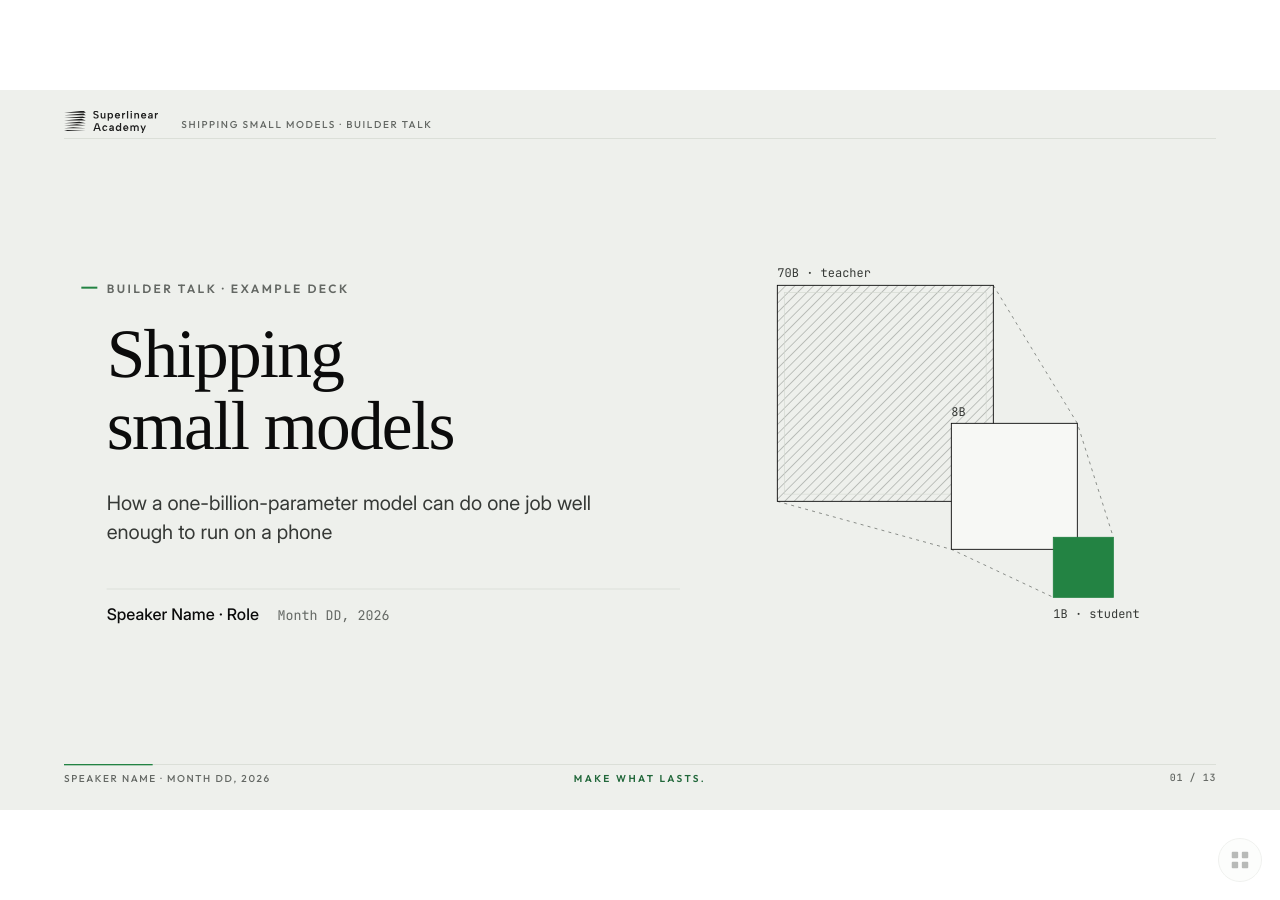
==== examples/shipping_small_models/index.html @ 3c1d41b1 "Add example canvas deck with one slide per layout, screenshots and contact sheet Co-Authored-By: Cla" ====
<!doctype html>
<html lang="en">
<head>
<meta charset="utf-8">
<meta name="viewport" content="width=device-width, initial-scale=1">
<title>Shipping small models · Superlinear Academy example deck</title>
<link rel="icon" href="../../skills/superlinear-brand/theme/logos/favicon.svg" type="image/svg+xml">
<link rel="stylesheet" href="vendor/reveal/reset.css">
<link rel="stylesheet" href="vendor/reveal/reveal.css">
<!-- presentation-skill scaffold stylesheet (engine layout + motion vocabulary) -->
<link rel="stylesheet" href="css/deck.css">
<!-- the brand theme. In your own deck copy theme/ to brand/ and point these at brand/ -->
<link rel="stylesheet" href="../../skills/superlinear-brand/theme/tokens.css">
<link rel="stylesheet" href="../../skills/superlinear-brand/theme/layouts.css">
<link rel="stylesheet" href="../../skills/superlinear-brand/theme/canvas.css">
</head>
<body>
<!-- Reveal carries navigation, fragments, notes and speaker view. Sections are generated by js/engine.js. -->
<div class="reveal"><div class="slides"></div></div>

<div id="stage">
<div id="viewport"><div id="world">
<!-- FRAMES:BEGIN (hand-written in this example; a scaffolded deck generates this block with tools/build_index.py) -->

<!-- 01 Cover -->
<div class="frame" id="cover">
  <div class="sa-pad sa-cover">
    <div class="text">
      <div class="sa-kicker rise" data-in="cover.0">Builder talk · Example deck</div>
      <h1 class="sa-display sa-h1 rise" data-in="cover.0" data-max-lines="2" style="transition-delay:.15s">Shipping small models</h1>
      <p class="sa-lede rise" data-in="cover.0" data-max-lines="3" style="transition-delay:.35s">How a one-billion-parameter model can do one job well enough to run on a phone</p>
      <div class="byline rise" data-in="cover.0" style="transition-delay:.55s"><span class="who">Speaker Name · Role</span><span class="when">Month DD, 2026</span></div>
    </div>
    <div class="art rise" data-in="cover.0" style="transition-delay:.4s">
      <svg viewBox="0 0 700 640" aria-hidden="true">
        <defs><pattern id="cv-hatch" width="11" height="11" patternUnits="userSpaceOnUse" patternTransform="rotate(45)"><line x1="0" y1="0" x2="0" y2="11" stroke="#646864" stroke-width="1.2"/></pattern></defs>
        <g fill="none" stroke="#0b0b0b" stroke-width="1.5">
          <path d="M400 40 L540 270 L600 460 M40 400 L330 480 L500 560" stroke="#646864" stroke-dasharray="5 7" stroke-width="1.2"/>
          <rect x="40" y="40" width="360" height="360" fill="url(#cv-hatch)"/>
          <rect x="52" y="52" width="336" height="336" stroke="#d3d7d0" stroke-width="1"/>
          <rect x="330" y="270" width="210" height="210" fill="#f7f8f5"/>
          <rect x="500" y="460" width="100" height="100" fill="#238343" stroke="#238343"/>
        </g>
        <g font-family="JetBrains Mono" font-size="20" fill="#363936">
          <text x="40" y="26">70B · teacher</text>
          <text x="330" y="258">8B</text>
          <text x="500" y="594">1B · student</text>
        </g>
      </svg>
    </div>
  </div>
</div>

<!-- 02 Section opener -->
<div class="frame" id="part1">
  <div class="sa-pad sa-section">
    <div class="sa-numeral" aria-hidden="true">I</div>
    <div class="sa-kicker rise" data-in="part1.0">Part I</div>
    <h2 class="sa-display sa-h1 rise" data-in="part1.0" data-max-lines="2" style="transition-delay:.15s">Why the small model wins the job</h2>
    <p class="sa-lede rise" data-in="part1.0" data-max-lines="2" style="transition-delay:.35s">Latency, cost and privacy are product features. Model size decides all three.</p>
    <div class="marker rise" data-in="part1.0" style="transition-delay:.5s"></div>
  </div>
</div>

<!-- 03 One-claim headline -->
<div class="frame" id="claim">
  <div class="sa-pad sa-claim">
    <div class="sa-kicker">The claim</div>
    <h2 class="sa-display sa-h1 rise" data-in="claim.0" data-max-lines="3">A model that runs where the user is beats a better one that <span class="sa-em">waits on a network</span></h2>
    <div class="support rise" data-in="claim.1">
      <p class="sa-lede" data-max-lines="2">Users judge the answer they get in the moment, not the benchmark score behind it.</p>
      <span class="sa-source">Illustrative example</span>
    </div>
  </div>
</div>

<!-- 04 Two-column compare -->
<div class="frame" id="compare">
  <div class="sa-pad sa-compare">
    <div class="sa-kicker">Two ways to ship the same feature</div>
    <div class="cols">
      <div class="sa-card keep rise" data-in="compare.0">
        <div class="sa-tag">Small and specialised</div>
        <div class="name">On the device</div>
        <p class="sa-read">One narrow task, answered in 40 ms</p>
        <div class="sa-small">No network round trip, no per-call bill, data stays local</div>
      </div>
      <div class="sa-card drop rise" data-in="compare.1">
        <div class="sa-tag">Large and general</div>
        <div class="name">In the cloud</div>
        <p class="sa-read">Every request crosses the network and waits in a queue</p>
        <div class="sa-small">Billed per token; quality you pay for but do not use</div>
      </div>
    </div>
    <p class="sa-display conclusion rise" data-in="compare.2" data-max-lines="1">Start from the task, not from the leaderboard.</p>
  </div>
</div>

<!-- 05 Numbered steps -->
<div class="frame" id="recipe">
  <div class="sa-pad sa-steps">
    <div class="head">
      <div class="sa-kicker">The recipe</div>
      <h2 class="sa-display sa-h2" data-max-lines="4">Four steps from a large teacher to a small student</h2>
    </div>
    <ol>
      <li class="now rise" data-in="recipe.0"><span class="n">01</span><span class="t">Write the eval first</span><span class="d">A hundred real inputs with the answers you would accept</span></li>
      <li class="rise" data-in="recipe.1"><span class="n">02</span><span class="t">Collect the teacher’s answers</span><span class="d">Run the large model on thousands of task inputs</span></li>
      <li class="rise" data-in="recipe.2"><span class="n">03</span><span class="t">Distil into the student</span><span class="d">Fine-tune the small model on those answers</span></li>
      <li class="rise" data-in="recipe.3"><span class="n">04</span><span class="t">Quantise, then measure again</span><span class="d">Same eval, on the target device</span></li>
    </ol>
  </div>
</div>

<!-- 06 Big-number stat -->
<div class="frame" id="latency">
  <div class="sa-pad sa-stat">
    <div class="big rise" data-in="latency.0"><span class="counter" data-count="latency.0" data-from="0" data-to="40">40</span><span class="unit">ms</span></div>
    <div class="side rise" data-in="latency.1">
      <div class="sa-kicker no-rule">Median response time on a phone</div>
      <h2 class="sa-display sa-h3" data-max-lines="3">Fast enough that the answer feels like part of the interface</h2>
      <p class="sa-lede">A network call to a hosted model adds a few hundred milliseconds before the first token.</p>
      <div class="sa-source">Illustrative figure for this example deck</div>
    </div>
  </div>
</div>

<!-- 07 Chart with inline SVG -->
<div class="frame" id="accuracy">
  <div class="sa-pad sa-chart">
    <div>
      <div class="sa-kicker">Task accuracy by model size</div>
      <h2 class="sa-display sa-h2" style="margin-top:22px" data-max-lines="1">Accuracy held while the model shrank 70×</h2>
    </div>
    <div class="plot">
      <svg viewBox="0 0 1600 560" preserveAspectRatio="xMinYMid meet" role="img" aria-label="Bar chart: task accuracy 91.2% for the 70B teacher, 89.6% for 8B, 88.4% for the 1B distilled student">
        <g class="grid-g">
          <line class="grid" x1="170" y1="80" x2="1600" y2="80"/><line class="grid" x1="170" y1="180" x2="1600" y2="180"/>
          <line class="grid" x1="170" y1="280" x2="1600" y2="280"/><line class="grid" x1="170" y1="380" x2="1600" y2="380"/>
          <text x="150" y="87" text-anchor="end">100%</text><text x="150" y="187" text-anchor="end">75%</text>
          <text x="150" y="287" text-anchor="end">50%</text><text x="150" y="387" text-anchor="end">25%</text>
        </g>
        <g class="rise" data-in="accuracy.0">
          <rect class="bar" x="230" y="115.2" width="220" height="364.8"/>
          <text class="value" x="340" y="98" text-anchor="middle">91.2</text>
          <rect class="bar" x="620" y="121.6" width="220" height="358.4"/>
          <text class="value" x="730" y="104" text-anchor="middle">89.6</text>
          <rect class="bar hi" x="1010" y="126.4" width="220" height="353.6"/>
          <text class="value hi" x="1120" y="109" text-anchor="middle">88.4</text>
        </g>
        <line class="axis" x1="170" y1="480" x2="1600" y2="480"/>
        <text class="cat" x="340" y="522" text-anchor="middle">70B · teacher</text>
        <text class="cat" x="730" y="522" text-anchor="middle">8B</text>
        <text class="cat" x="1120" y="522" text-anchor="middle">1B · distilled student</text>
        <g class="rise" data-in="accuracy.1">
          <path class="callout-line" d="M1270 220 L1236 160"/>
          <text class="callout" x="1280" y="250">−2.8 points</text>
          <text class="callout" x="1280" y="290">for 70× fewer parameters</text>
        </g>
      </svg>
    </div>
    <div class="sa-source">Illustrative values · Every data slide carries a source line from its first step</div>
  </div>
</div>

<!-- 08 Quote -->
<div class="frame" id="rule">
  <div class="sa-pad sa-quote">
    <div class="sa-kicker" style="margin-bottom:40px">A working rule</div>
    <blockquote class="rise" data-in="rule.0">
      <div class="q" data-max-lines="3">Pick the smallest model that passes your eval, then stop shopping.</div>
      <div class="who">Rule of thumb<span class="sa-source">Used throughout this example deck</span></div>
    </blockquote>
    <p class="sa-lede gloss rise" data-in="rule.1" data-max-lines="2">The eval is the contract. A bigger model that also passes it adds cost, not value.</p>
  </div>
</div>

<!-- 09 Image / plate with caption -->
<div class="frame" id="distil">
  <div class="sa-pad sa-figure">
    <figure class="rise" data-in="distil.0">
      <div class="sa-frame">
        <svg viewBox="0 0 840 540" width="840" height="540" aria-hidden="true">
          <defs>
            <pattern id="pl-fine" width="7" height="7" patternUnits="userSpaceOnUse" patternTransform="rotate(-35)"><line x1="0" y1="0" x2="0" y2="7" stroke="#0b0b0b" stroke-width="1"/></pattern>
            <pattern id="pl-wide" width="12" height="12" patternUnits="userSpaceOnUse" patternTransform="rotate(-35)"><line x1="0" y1="0" x2="0" y2="12" stroke="#363936" stroke-width=".9"/></pattern>
            <clipPath id="pl-flask"><path d="M380 250 L380 330 L280 480 Q272 500 292 506 L548 506 Q568 500 560 480 L460 330 L460 250 Z"/></clipPath>
          </defs>
          <g fill="none" stroke="#0b0b0b" stroke-width="2" stroke-linejoin="round">
            <!-- funnel: the teacher -->
            <path d="M300 40 L540 40 L438 150 L438 205 L402 205 L402 150 Z" fill="url(#pl-wide)"/>
            <path d="M300 40 L540 40" stroke-width="3"/>
            <ellipse cx="420" cy="40" rx="120" ry="12" fill="#f7f8f5"/>
            <!-- drops -->
            <path d="M420 212 q-7 12 0 18 q7 -6 0 -18 Z" fill="#0b0b0b"/>
            <path d="M420 233 q-5 9 0 12 q5 -4 0 -12 Z" fill="#0b0b0b"/>
            <!-- flask: the student -->
            <g clip-path="url(#pl-flask)">
              <rect x="260" y="400" width="320" height="120" fill="url(#pl-fine)"/>
              <path d="M300 400 Q420 390 540 400" stroke-width="1.5"/>
              <rect x="470" y="250" width="110" height="270" fill="url(#pl-wide)" stroke="none"/>
            </g>
            <path d="M380 250 L380 330 L280 480 Q272 500 292 506 L548 506 Q568 500 560 480 L460 330 L460 250"/>
            <path d="M370 250 L470 250" stroke-width="3"/>
            <path d="M318 470 L392 352" stroke="#f7f8f5" stroke-width="5" stroke-linecap="round"/>
            <!-- bench -->
            <path d="M150 506 L690 506" stroke-width="2.5"/>
            <path d="M170 516 L670 516" stroke="#646864" stroke-width="1"/>
          </g>
        </svg>
      </div>
      <figcaption><span class="fig">Fig. 1</span><span class="cap">The teacher’s answers become the student’s curriculum.</span></figcaption>
    </figure>
    <div class="text rise" data-in="distil.0" style="transition-delay:.3s">
      <div class="sa-kicker">How distillation works</div>
      <h2 class="sa-display sa-h2" data-max-lines="4">The student learns from the teacher’s answers, not from raw data</h2>
      <p class="sa-lede">You only need the teacher for the narrow slice of behaviour your task uses.</p>
    </div>
  </div>
</div>

<!-- 10 Timeline -->
<div class="frame" id="plan">
  <div class="sa-pad sa-timeline">
    <div>
      <div class="sa-kicker">A typical four-week project</div>
      <h2 class="sa-display sa-h2" style="margin-top:22px" data-max-lines="1">The eval comes first; the device comes last</h2>
    </div>
    <div class="track" style="--n:4">
      <div class="tick past rise" data-in="plan.0"><div class="when">Week 1</div><div class="what">Eval set</div><div class="why">Real inputs, accepted answers, a pass mark</div></div>
      <div class="tick past rise" data-in="plan.0" style="transition-delay:.15s"><div class="when">Week 2</div><div class="what">Teacher data</div><div class="why">Thousands of answers from the large model</div></div>
      <div class="tick past rise" data-in="plan.0" style="transition-delay:.3s"><div class="when">Week 3</div><div class="what">Distil and quantise</div><div class="why">Train the student; shrink it to fit</div></div>
      <div class="tick now rise" data-in="plan.1"><div class="when">Week 4</div><div class="what">On-device beta</div><div class="why">Same eval, measured on the phone</div></div>
    </div>
  </div>
</div>

<!-- 11 Speaker bio -->
<div class="frame" id="speaker">
  <div class="sa-pad sa-bio">
    <div class="photo rise" data-in="speaker.0"><img class="sa-uncropped" src="../../skills/superlinear-brand/theme/placeholders/headshot.svg" alt="Speaker headshot placeholder"></div>
    <div class="rise" data-in="speaker.0" style="transition-delay:.2s">
      <div class="sa-kicker">About the speaker</div>
      <h2 class="sa-display sa-h2" data-max-lines="1">Speaker Name</h2>
      <div class="position">Role · Organisation</div>
      <ul>
        <li>One line on what the speaker builds</li>
        <li>One line on a result the audience will recognise</li>
        <li>One line on what they teach at Superlinear Academy</li>
      </ul>
      <div class="links">superlinear.academy</div>
    </div>
  </div>
</div>

<!-- 12 CTA / course promo -->
<div class="frame" id="course">
  <div class="sa-pad sa-cta">
    <div>
      <div class="sa-kicker">Superlinear Academy course</div>
      <h2 class="sa-display sa-h2" data-max-lines="2">Build and ship your own small model</h2>
      <ul>
        <li class="rise" data-in="course.0">Write an eval for a task you care about</li>
        <li class="rise" data-in="course.0" style="transition-delay:.15s">Distil a student from a large teacher</li>
        <li class="rise" data-in="course.0" style="transition-delay:.3s">Run it on your own phone, offline</li>
      </ul>
      <div class="action rise" data-in="course.1"><span class="sa-button">Join the course</span><span class="url">superlinear.academy</span></div>
    </div>
    <div class="sa-spec rise" data-in="course.0" style="transition-delay:.2s">
      <div class="row"><span class="k">Format</span><span class="v">Live sessions and recordings</span></div>
      <div class="row"><span class="k">Length</span><span class="v">Four weeks</span></div>
      <div class="row"><span class="k">You leave with</span><span class="v">One model, shipped to a device</span></div>
      <div class="row"><span class="k">You need</span><span class="v">Working Python</span></div>
    </div>
  </div>
</div>

<!-- 13 Q&A / closing -->
<div class="frame" id="close">
  <div class="sa-pad sa-close">
    <h2 class="sa-display sa-h1 rise" data-in="close.0" data-max-lines="1">Questions</h2>
    <p class="sa-lede rise" data-in="close.0" data-max-lines="1" style="transition-delay:.2s">Bring a task you want to run on a device.</p>
    <img class="sa-logo rise" data-in="close.0" style="transition-delay:.4s" src="../../skills/superlinear-brand/theme/logos/primary-black.svg" alt="Superlinear Academy">
    <div class="contact rise" data-in="close.0" style="transition-delay:.5s">superlinear.academy</div>
  </div>
</div>

<!-- FRAMES:END -->
</div></div>
<div id="grain"></div>
<div id="chrome">
  <img class="sa-chrome-logo" src="../../skills/superlinear-brand/theme/logos/primary-black-compact.svg" alt="Superlinear Academy">
  <div class="run top"><span>Shipping small models · Builder talk</span><span id="part"></span></div>
  <div class="rule top"></div>
  <div class="rule bot"></div><div class="progress" id="progress"></div>
  <div class="run bot"><span>Speaker Name · Month DD, 2026</span><span id="folio"></span></div>
  <div class="sa-brandline">Make what lasts.</div>
</div>
</div>

<script src="vendor/reveal/reveal.js"></script>
<script src="vendor/reveal/notes/notes.js"></script>
<script src="js/copy.js"></script>
<script src="js/deck.js"></script>
<script src="js/engine.js"></script>
</body>
</html>
---- examples/shipping_small_models/vendor/reveal/reveal.css ----
/**
 * reveal.js 5.2.0
 * https://revealjs.com
 * MIT licensed
 *
 * Copyright (C) 2011-2024 Hakim El Hattab, https://hakim.se
 */

.reveal .r-stretch,.reveal .stretch{max-width:none;max-height:none}.reveal pre.r-stretch code,.reveal pre.stretch code{height:100%;max-height:100%;box-sizing:border-box}.reveal .r-fit-text{display:inline-block;white-space:nowrap}.reveal .r-stack{display:grid;grid-template-rows:100%}.reveal .r-stack>*{grid-area:1/1;margin:auto}.reveal .r-hstack,.reveal .r-vstack{display:flex}.reveal .r-hstack img,.reveal .r-hstack video,.reveal .r-vstack img,.reveal .r-vstack video{min-width:0;min-height:0;object-fit:contain}.reveal .r-vstack{flex-direction:column;align-items:center;justify-content:center}.reveal .r-hstack{flex-direction:row;align-items:center;justify-content:center}.reveal .items-stretch{align-items:stretch}.reveal .items-start{align-items:flex-start}.reveal .items-center{align-items:center}.reveal .items-end{align-items:flex-end}.reveal .justify-between{justify-content:space-between}.reveal .justify-around{justify-content:space-around}.reveal .justify-start{justify-content:flex-start}.reveal .justify-center{justify-content:center}.reveal .justify-end{justify-content:flex-end}html.reveal-full-page{width:100%;height:100%;height:100vh;height:calc(var(--vh,1vh) * 100);height:100dvh;overflow:hidden}.reveal-viewport{height:100%;overflow:hidden;position:relative;line-height:1;margin:0;background-color:#fff;color:#000;--r-controls-spacing:12px;--r-overlay-header-height:40px;--r-overlay-margin:0px;--r-overlay-padding:6px;--r-overlay-gap:5px}@media screen and (max-width:1024px),(max-height:768px){.reveal-viewport{--r-overlay-header-height:26px}}.reveal-viewport:fullscreen{top:0!important;left:0!important;width:100%!important;height:100%!important;transform:none!important}.reveal .fragment{transition:all .2s ease}.reveal .fragment:not(.custom){opacity:0;visibility:hidden;will-change:opacity}.reveal .fragment.visible{opacity:1;visibility:inherit}.reveal .fragment.disabled{transition:none}.reveal .fragment.grow{opacity:1;visibility:inherit}.reveal .fragment.grow.visible{transform:scale(1.3)}.reveal .fragment.shrink{opacity:1;visibility:inherit}.reveal .fragment.shrink.visible{transform:scale(.7)}.reveal .fragment.zoom-in{transform:scale(.1)}.reveal .fragment.zoom-in.visible{transform:none}.reveal .fragment.fade-out{opacity:1;visibility:inherit}.reveal .fragment.fade-out.visible{opacity:0;visibility:hidden}.reveal .fragment.semi-fade-out{opacity:1;visibility:inherit}.reveal .fragment.semi-fade-out.visible{opacity:.5;visibility:inherit}.reveal .fragment.strike{opacity:1;visibility:inherit}.reveal .fragment.strike.visible{text-decoration:line-through}.reveal .fragment.fade-up{transform:translate(0,40px)}.reveal .fragment.fade-up.visible{transform:translate(0,0)}.reveal .fragment.fade-down{transform:translate(0,-40px)}.reveal .fragment.fade-down.visible{transform:translate(0,0)}.reveal .fragment.fade-right{transform:translate(-40px,0)}.reveal .fragment.fade-right.visible{transform:translate(0,0)}.reveal .fragment.fade-left{transform:translate(40px,0)}.reveal .fragment.fade-left.visible{transform:translate(0,0)}.reveal .fragment.current-visible,.reveal .fragment.fade-in-then-out{opacity:0;visibility:hidden}.reveal .fragment.current-visible.current-fragment,.reveal .fragment.fade-in-then-out.current-fragment{opacity:1;visibility:inherit}.reveal .fragment.fade-in-then-semi-out{opacity:0;visibility:hidden}.reveal .fragment.fade-in-then-semi-out.visible{opacity:.5;visibility:inherit}.reveal .fragment.fade-in-then-semi-out.current-fragment{opacity:1;visibility:inherit}.reveal .fragment.highlight-blue,.reveal .fragment.highlight-current-blue,.reveal .fragment.highlight-current-green,.reveal .fragment.highlight-current-red,.reveal .fragment.highlight-green,.reveal .fragment.highlight-red{opacity:1;visibility:inherit}.reveal .fragment.highlight-red.visible{color:#ff2c2d}.reveal .fragment.highlight-green.visible{color:#17ff2e}.reveal .fragment.highlight-blue.visible{color:#1b91ff}.reveal .fragment.highlight-current-red.current-fragment{color:#ff2c2d}.reveal .fragment.highlight-current-green.current-fragment{color:#17ff2e}.reveal .fragment.highlight-current-blue.current-fragment{color:#1b91ff}.reveal:after{content:"";font-style:italic}.reveal iframe{z-index:1}.reveal a{position:relative}@keyframes bounce-right{0%,10%,25%,40%,50%{transform:translateX(0)}20%{transform:translateX(10px)}30%{transform:translateX(-5px)}}@keyframes bounce-left{0%,10%,25%,40%,50%{transform:translateX(0)}20%{transform:translateX(-10px)}30%{transform:translateX(5px)}}@keyframes bounce-down{0%,10%,25%,40%,50%{transform:translateY(0)}20%{transform:translateY(10px)}30%{transform:translateY(-5px)}}.reveal .controls{display:none;position:absolute;top:auto;bottom:var(--r-controls-spacing);right:var(--r-controls-spacing);left:auto;z-index:11;color:#000;pointer-events:none;font-size:10px}.reveal .controls button{position:absolute;padding:0;background-color:transparent;border:0;outline:0;cursor:pointer;color:currentColor;transform:scale(.9999);transition:color .2s ease,opacity .2s ease,transform .2s ease;z-index:2;pointer-events:auto;font-size:inherit;visibility:hidden;opacity:0;-webkit-appearance:none;-webkit-tap-highlight-color:transparent}.reveal .controls .controls-arrow:after,.reveal .controls .controls-arrow:before{content:"";position:absolute;top:0;left:0;width:2.6em;height:.5em;border-radius:.25em;background-color:currentColor;transition:all .15s ease,background-color .8s ease;transform-origin:.2em 50%;will-change:transform}.reveal .controls .controls-arrow{position:relative;width:3.6em;height:3.6em}.reveal .controls .controls-arrow:before{transform:translateX(.5em) translateY(1.55em) rotate(45deg)}.reveal .controls .controls-arrow:after{transform:translateX(.5em) translateY(1.55em) rotate(-45deg)}.reveal .controls .controls-arrow:hover:before{transform:translateX(.5em) translateY(1.55em) rotate(40deg)}.reveal .controls .controls-arrow:hover:after{transform:translateX(.5em) translateY(1.55em) rotate(-40deg)}.reveal .controls .controls-arrow:active:before{transform:translateX(.5em) translateY(1.55em) rotate(36deg)}.reveal .controls .controls-arrow:active:after{transform:translateX(.5em) translateY(1.55em) rotate(-36deg)}.reveal .controls .navigate-left{right:6.4em;bottom:3.2em;transform:translateX(-10px)}.reveal .controls .navigate-left.highlight{animation:bounce-left 2s 50 both ease-out}.reveal .controls .navigate-right{right:0;bottom:3.2em;transform:translateX(10px)}.reveal .controls .navigate-right .controls-arrow{transform:rotate(180deg)}.reveal .controls .navigate-right.highlight{animation:bounce-right 2s 50 both ease-out}.reveal .controls .navigate-up{right:3.2em;bottom:6.4em;transform:translateY(-10px)}.reveal .controls .navigate-up .controls-arrow{transform:rotate(90deg)}.reveal .controls .navigate-down{right:3.2em;bottom:-1.4em;padding-bottom:1.4em;transform:translateY(10px)}.reveal .controls .navigate-down .controls-arrow{transform:rotate(-90deg)}.reveal .controls .navigate-down.highlight{animation:bounce-down 2s 50 both ease-out}.reveal .controls[data-controls-back-arrows=faded] .navigate-up.enabled{opacity:.3}.reveal .controls[data-controls-back-arrows=faded] .navigate-up.enabled:hover{opacity:1}.reveal .controls[data-controls-back-arrows=hidden] .navigate-up.enabled{opacity:0;visibility:hidden}.reveal .controls .enabled{visibility:visible;opacity:.9;cursor:pointer;transform:none}.reveal .controls .enabled.fragmented{opacity:.5}.reveal .controls .enabled.fragmented:hover,.reveal .controls .enabled:hover{opacity:1}.reveal:not(.rtl) .controls[data-controls-back-arrows=faded] .navigate-left.enabled{opacity:.3}.reveal:not(.rtl) .controls[data-controls-back-arrows=faded] .navigate-left.enabled:hover{opacity:1}.reveal:not(.rtl) .controls[data-controls-back-arrows=hidden] .navigate-left.enabled{opacity:0;visibility:hidden}.reveal.rtl .controls[data-controls-back-arrows=faded] .navigate-right.enabled{opacity:.3}.reveal.rtl .controls[data-controls-back-arrows=faded] .navigate-right.enabled:hover{opacity:1}.reveal.rtl .controls[data-controls-back-arrows=hidden] .navigate-right.enabled{opacity:0;visibility:hidden}.reveal[data-navigation-mode=linear].has-horizontal-slides .navigate-down,.reveal[data-navigation-mode=linear].has-horizontal-slides .navigate-up{display:none}.reveal:not(.has-vertical-slides) .controls .navigate-left,.reveal[data-navigation-mode=linear].has-horizontal-slides .navigate-left{bottom:1.4em;right:5.5em}.reveal:not(.has-vertical-slides) .controls .navigate-right,.reveal[data-navigation-mode=linear].has-horizontal-slides .navigate-right{bottom:1.4em;right:.5em}.reveal:not(.has-horizontal-slides) .controls .navigate-up{right:1.4em;bottom:5em}.reveal:not(.has-horizontal-slides) .controls .navigate-down{right:1.4em;bottom:.5em}.reveal.has-dark-background .controls{color:#fff}.reveal.has-light-background .controls{color:#000}.reveal.no-hover .controls .controls-arrow:active:before,.reveal.no-hover .controls .controls-arrow:hover:before{transform:translateX(.5em) translateY(1.55em) rotate(45deg)}.reveal.no-hover .controls .controls-arrow:active:after,.reveal.no-hover .controls .controls-arrow:hover:after{transform:translateX(.5em) translateY(1.55em) rotate(-45deg)}@media screen and (min-width:500px){.reveal-viewport{--r-controls-spacing:0.8em}.reveal .controls[data-controls-layout=edges]{top:0;right:0;bottom:0;left:0}.reveal .controls[data-controls-layout=edges] .navigate-down,.reveal .controls[data-controls-layout=edges] .navigate-left,.reveal .controls[data-controls-layout=edges] .navigate-right,.reveal .controls[data-controls-layout=edges] .navigate-up{bottom:auto;right:auto}.reveal .controls[data-controls-layout=edges] .navigate-left{top:50%;left:var(--r-controls-spacing);margin-top:-1.8em}.reveal .controls[data-controls-layout=edges] .navigate-right{top:50%;right:var(--r-controls-spacing);margin-top:-1.8em}.reveal .controls[data-controls-layout=edges] .navigate-up{top:var(--r-controls-spacing);left:50%;margin-left:-1.8em}.reveal .controls[data-controls-layout=edges] .navigate-down{bottom:calc(var(--r-controls-spacing) - 1.4em + .3em);left:50%;margin-left:-1.8em}}.reveal .progress{position:absolute;display:none;height:3px;width:100%;bottom:0;left:0;z-index:10;background-color:rgba(0,0,0,.2);color:#fff}.reveal .progress:after{content:"";display:block;position:absolute;height:10px;width:100%;top:-10px}.reveal .progress span{display:block;height:100%;width:100%;background-color:currentColor;transition:transform .8s cubic-bezier(.26,.86,.44,.985);transform-origin:0 0;transform:scaleX(0)}.reveal .slide-number{position:absolute;display:block;right:8px;bottom:8px;z-index:31;font-family:Helvetica,sans-serif;font-size:12px;line-height:1;color:#fff;background-color:rgba(0,0,0,.4);padding:5px}.reveal .slide-number a{color:currentColor}.reveal .slide-number-delimiter{margin:0 3px}.reveal{position:relative;width:100%;height:100%;overflow:hidden;touch-action:pinch-zoom}.reveal.embedded{touch-action:pan-y}.reveal.embedded.is-vertical-slide{touch-action:none}.reveal .slides{position:absolute;width:100%;height:100%;top:0;right:0;bottom:0;left:0;margin:auto;pointer-events:none;overflow:visible;z-index:1;text-align:center;perspective:600px;perspective-origin:50% 40%}.reveal .slides>section{perspective:600px}.reveal .slides>section,.reveal .slides>section>section{display:none;position:absolute;width:100%;pointer-events:auto;z-index:10;transform-style:flat;transition:transform-origin .8s cubic-bezier(.26,.86,.44,.985),transform .8s cubic-bezier(.26,.86,.44,.985),visibility .8s cubic-bezier(.26,.86,.44,.985),opacity .8s cubic-bezier(.26,.86,.44,.985)}.reveal[data-transition-speed=fast] .slides section{transition-duration:.4s}.reveal[data-transition-speed=slow] .slides section{transition-duration:1.2s}.reveal .slides section[data-transition-speed=fast]{transition-duration:.4s}.reveal .slides section[data-transition-speed=slow]{transition-duration:1.2s}.reveal .slides>section.stack{padding-top:0;padding-bottom:0;pointer-events:none;height:100%}.reveal .slides>section.present,.reveal .slides>section>section.present{display:block;z-index:11;opacity:1}.reveal .slides>section:empty,.reveal .slides>section>section:empty,.reveal .slides>section>section[data-background-interactive],.reveal .slides>section[data-background-interactive]{pointer-events:none}.reveal.center,.reveal.center .slides,.reveal.center .slides section{min-height:0!important}.reveal .slides>section:not(.present),.reveal .slides>section>section:not(.present){pointer-events:none}.reveal.overview .slides>section,.reveal.overview .slides>section>section{pointer-events:auto}.reveal .slides>section.future,.reveal .slides>section.future>section,.reveal .slides>section.past,.reveal .slides>section.past>section,.reveal .slides>section>section.future,.reveal .slides>section>section.past{opacity:0}.reveal .slides>section[data-transition=slide].past,.reveal .slides>section[data-transition~=slide-out].past,.reveal.slide .slides>section:not([data-transition]).past{transform:translate(-150%,0)}.reveal .slides>section[data-transition=slide].future,.reveal .slides>section[data-transition~=slide-in].future,.reveal.slide .slides>section:not([data-transition]).future{transform:translate(150%,0)}.reveal .slides>section>section[data-transition=slide].past,.reveal .slides>section>section[data-transition~=slide-out].past,.reveal.slide .slides>section>section:not([data-transition]).past{transform:translate(0,-150%)}.reveal .slides>section>section[data-transition=slide].future,.reveal .slides>section>section[data-transition~=slide-in].future,.reveal.slide .slides>section>section:not([data-transition]).future{transform:translate(0,150%)}.reveal .slides>section[data-transition=linear].past,.reveal .slides>section[data-transition~=linear-out].past,.reveal.linear .slides>section:not([data-transition]).past{transform:translate(-150%,0)}.reveal .slides>section[data-transition=linear].future,.reveal .slides>section[data-transition~=linear-in].future,.reveal.linear .slides>section:not([data-transition]).future{transform:translate(150%,0)}.reveal .slides>section>section[data-transition=linear].past,.reveal .slides>section>section[data-transition~=linear-out].past,.reveal.linear .slides>section>section:not([data-transition]).past{transform:translate(0,-150%)}.reveal .slides>section>section[data-transition=linear].future,.reveal .slides>section>section[data-transition~=linear-in].future,.reveal.linear .slides>section>section:not([data-transition]).future{transform:translate(0,150%)}.reveal .slides section[data-transition=default].stack,.reveal.default .slides section.stack{transform-style:preserve-3d}.reveal .slides>section[data-transition=default].past,.reveal .slides>section[data-transition~=default-out].past,.reveal.default .slides>section:not([data-transition]).past{transform:translate3d(-100%,0,0) rotateY(-90deg) translate3d(-100%,0,0)}.reveal .slides>section[data-transition=default].future,.reveal .slides>section[data-transition~=default-in].future,.reveal.default .slides>section:not([data-transition]).future{transform:translate3d(100%,0,0) rotateY(90deg) translate3d(100%,0,0)}.reveal .slides>section>section[data-transition=default].past,.reveal .slides>section>section[data-transition~=default-out].past,.reveal.default .slides>section>section:not([data-transition]).past{transform:translate3d(0,-300px,0) rotateX(70deg) translate3d(0,-300px,0)}.reveal .slides>section>section[data-transition=default].future,.reveal .slides>section>section[data-transition~=default-in].future,.reveal.default .slides>section>section:not([data-transition]).future{transform:translate3d(0,300px,0) rotateX(-70deg) translate3d(0,300px,0)}.reveal .slides section[data-transition=convex].stack,.reveal.convex .slides section.stack{transform-style:preserve-3d}.reveal .slides>section[data-transition=convex].past,.reveal .slides>section[data-transition~=convex-out].past,.reveal.convex .slides>section:not([data-transition]).past{transform:translate3d(-100%,0,0) rotateY(-90deg) translate3d(-100%,0,0)}.reveal .slides>section[data-transition=convex].future,.reveal .slides>section[data-transition~=convex-in].future,.reveal.convex .slides>section:not([data-transition]).future{transform:translate3d(100%,0,0) rotateY(90deg) translate3d(100%,0,0)}.reveal .slides>section>section[data-transition=convex].past,.reveal .slides>section>section[data-transition~=convex-out].past,.reveal.convex .slides>section>section:not([data-transition]).past{transform:translate3d(0,-300px,0) rotateX(70deg) translate3d(0,-300px,0)}.reveal .slides>section>section[data-transition=convex].future,.reveal .slides>section>section[data-transition~=convex-in].future,.reveal.convex .slides>section>section:not([data-transition]).future{transform:translate3d(0,300px,0) rotateX(-70deg) translate3d(0,300px,0)}.reveal .slides section[data-transition=concave].stack,.reveal.concave .slides section.stack{transform-style:preserve-3d}.reveal .slides>section[data-transition=concave].past,.reveal .slides>section[data-transition~=concave-out].past,.reveal.concave .slides>section:not([data-transition]).past{transform:translate3d(-100%,0,0) rotateY(90deg) translate3d(-100%,0,0)}.reveal .slides>section[data-transition=concave].future,.reveal .slides>section[data-transition~=concave-in].future,.reveal.concave .slides>section:not([data-transition]).future{transform:translate3d(100%,0,0) rotateY(-90deg) translate3d(100%,0,0)}.reveal .slides>section>section[data-transition=concave].past,.reveal .slides>section>section[data-transition~=concave-out].past,.reveal.concave .slides>section>section:not([data-transition]).past{transform:translate3d(0,-80%,0) rotateX(-70deg) translate3d(0,-80%,0)}.reveal .slides>section>section[data-transition=concave].future,.reveal .slides>section>section[data-transition~=concave-in].future,.reveal.concave .slides>section>section:not([data-transition]).future{transform:translate3d(0,80%,0) rotateX(70deg) translate3d(0,80%,0)}.reveal .slides section[data-transition=zoom],.reveal.zoom .slides section:not([data-transition]){transition-timing-function:ease}.reveal .slides>section[data-transition=zoom].past,.reveal .slides>section[data-transition~=zoom-out].past,.reveal.zoom .slides>section:not([data-transition]).past{visibility:hidden;transform:scale(16)}.reveal .slides>section[data-transition=zoom].future,.reveal .slides>section[data-transition~=zoom-in].future,.reveal.zoom .slides>section:not([data-transition]).future{visibility:hidden;transform:scale(.2)}.reveal .slides>section>section[data-transition=zoom].past,.reveal .slides>section>section[data-transition~=zoom-out].past,.reveal.zoom .slides>section>section:not([data-transition]).past{transform:scale(16)}.reveal .slides>section>section[data-transition=zoom].future,.reveal .slides>section>section[data-transition~=zoom-in].future,.reveal.zoom .slides>section>section:not([data-transition]).future{transform:scale(.2)}.reveal.cube .slides{perspective:1300px}.reveal.cube .slides section{padding:30px;min-height:700px;backface-visibility:hidden;box-sizing:border-box;transform-style:preserve-3d}.reveal.center.cube .slides section{min-height:0}.reveal.cube .slides section:not(.stack):before{content:"";position:absolute;display:block;width:100%;height:100%;left:0;top:0;background:rgba(0,0,0,.1);border-radius:4px;transform:translateZ(-20px)}.reveal.cube .slides section:not(.stack):after{content:"";position:absolute;display:block;width:90%;height:30px;left:5%;bottom:0;background:0 0;z-index:1;border-radius:4px;box-shadow:0 95px 25px rgba(0,0,0,.2);transform:translateZ(-90px) rotateX(65deg)}.reveal.cube .slides>section.stack{padding:0;background:0 0}.reveal.cube .slides>section.past{transform-origin:100% 0;transform:translate3d(-100%,0,0) rotateY(-90deg)}.reveal.cube .slides>section.future{transform-origin:0 0;transform:translate3d(100%,0,0) rotateY(90deg)}.reveal.cube .slides>section>section.past{transform-origin:0 100%;transform:translate3d(0,-100%,0) rotateX(90deg)}.reveal.cube .slides>section>section.future{transform-origin:0 0;transform:translate3d(0,100%,0) rotateX(-90deg)}.reveal.page .slides{perspective-origin:0 50%;perspective:3000px}.reveal.page .slides section{padding:30px;min-height:700px;box-sizing:border-box;transform-style:preserve-3d}.reveal.page .slides section.past{z-index:12}.reveal.page .slides section:not(.stack):before{content:"";position:absolute;display:block;width:100%;height:100%;left:0;top:0;background:rgba(0,0,0,.1);transform:translateZ(-20px)}.reveal.page .slides section:not(.stack):after{content:"";position:absolute;display:block;width:90%;height:30px;left:5%;bottom:0;background:0 0;z-index:1;border-radius:4px;box-shadow:0 95px 25px rgba(0,0,0,.2);transform:translateZ(-90px) rotateX(65deg)}.reveal.page .slides>section.stack{padding:0;background:0 0}.reveal.page .slides>section.past{transform-origin:0 0;transform:translate3d(-40%,0,0) rotateY(-80deg)}.reveal.page .slides>section.future{transform-origin:100% 0;transform:translate3d(0,0,0)}.reveal.page .slides>section>section.past{transform-origin:0 0;transform:translate3d(0,-40%,0) rotateX(80deg)}.reveal.page .slides>section>section.future{transform-origin:0 100%;transform:translate3d(0,0,0)}.reveal .slides section[data-transition=fade],.reveal.fade .slides section:not([data-transition]),.reveal.fade .slides>section>section:not([data-transition]){transform:none;transition:opacity .5s}.reveal.fade.overview .slides section,.reveal.fade.overview .slides>section>section{transition:none}.reveal .slides section[data-transition=none],.reveal.none .slides section:not([data-transition]){transform:none;transition:none}.reveal .pause-overlay{position:absolute;top:0;left:0;width:100%;height:100%;background:#000;visibility:hidden;opacity:0;z-index:100;transition:all 1s ease}.reveal .pause-overlay .resume-button{position:absolute;bottom:20px;right:20px;color:#ccc;border-radius:2px;padding:6px 14px;border:2px solid #ccc;font-size:16px;background:0 0;cursor:pointer}.reveal .pause-overlay .resume-button:hover{color:#fff;border-color:#fff}.reveal.paused .pause-overlay{visibility:visible;opacity:1}.reveal .no-transition,.reveal .no-transition *,.reveal .slides.disable-slide-transitions section{transition:none!important}.reveal .slides.disable-slide-transitions section{transform:none!important}.reveal .backgrounds{position:absolute;width:100%;height:100%;top:0;left:0;perspective:600px}.reveal .slide-background{display:none;position:absolute;width:100%;height:100%;opacity:0;visibility:hidden;overflow:hidden;background-color:rgba(0,0,0,0);transition:all .8s cubic-bezier(.26,.86,.44,.985)}.reveal .slide-background-content{position:absolute;width:100%;height:100%;background-position:50% 50%;background-repeat:no-repeat;background-size:cover}.reveal .slide-background.stack{display:block}.reveal .slide-background.present{opacity:1;visibility:visible;z-index:2}.print-pdf .reveal .slide-background{opacity:1!important;visibility:visible!important}.reveal .slide-background video{position:absolute;width:100%;height:100%;max-width:none;max-height:none;top:0;left:0;object-fit:cover}.reveal .slide-background[data-background-size=contain] video{object-fit:contain}.reveal>.backgrounds .slide-background[data-background-transition=none],.reveal[data-background-transition=none]>.backgrounds .slide-background:not([data-background-transition]){transition:none}.reveal>.backgrounds .slide-background[data-background-transition=slide],.reveal[data-background-transition=slide]>.backgrounds .slide-background:not([data-background-transition]){opacity:1}.reveal>.backgrounds .slide-background.past[data-background-transition=slide],.reveal[data-background-transition=slide]>.backgrounds .slide-background.past:not([data-background-transition]){transform:translate(-100%,0)}.reveal>.backgrounds .slide-background.future[data-background-transition=slide],.reveal[data-background-transition=slide]>.backgrounds .slide-background.future:not([data-background-transition]){transform:translate(100%,0)}.reveal>.backgrounds .slide-background>.slide-background.past[data-background-transition=slide],.reveal[data-background-transition=slide]>.backgrounds .slide-background>.slide-background.past:not([data-background-transition]){transform:translate(0,-100%)}.reveal>.backgrounds .slide-background>.slide-background.future[data-background-transition=slide],.reveal[data-background-transition=slide]>.backgrounds .slide-background>.slide-background.future:not([data-background-transition]){transform:translate(0,100%)}.reveal>.backgrounds .slide-background.past[data-background-transition=convex],.reveal[data-background-transition=convex]>.backgrounds .slide-background.past:not([data-background-transition]){opacity:0;transform:translate3d(-100%,0,0) rotateY(-90deg) translate3d(-100%,0,0)}.reveal>.backgrounds .slide-background.future[data-background-transition=convex],.reveal[data-background-transition=convex]>.backgrounds .slide-background.future:not([data-background-transition]){opacity:0;transform:translate3d(100%,0,0) rotateY(90deg) translate3d(100%,0,0)}.reveal>.backgrounds .slide-background>.slide-background.past[data-background-transition=convex],.reveal[data-background-transition=convex]>.backgrounds .slide-background>.slide-background.past:not([data-background-transition]){opacity:0;transform:translate3d(0,-100%,0) rotateX(90deg) translate3d(0,-100%,0)}.reveal>.backgrounds .slide-background>.slide-background.future[data-background-transition=convex],.reveal[data-background-transition=convex]>.backgrounds .slide-background>.slide-background.future:not([data-background-transition]){opacity:0;transform:translate3d(0,100%,0) rotateX(-90deg) translate3d(0,100%,0)}.reveal>.backgrounds .slide-background.past[data-background-transition=concave],.reveal[data-background-transition=concave]>.backgrounds .slide-background.past:not([data-background-transition]){opacity:0;transform:translate3d(-100%,0,0) rotateY(90deg) translate3d(-100%,0,0)}.reveal>.backgrounds .slide-background.future[data-background-transition=concave],.reveal[data-background-transition=concave]>.backgrounds .slide-background.future:not([data-background-transition]){opacity:0;transform:translate3d(100%,0,0) rotateY(-90deg) translate3d(100%,0,0)}.reveal>.backgrounds .slide-background>.slide-background.past[data-background-transition=concave],.reveal[data-background-transition=concave]>.backgrounds .slide-background>.slide-background.past:not([data-background-transition]){opacity:0;transform:translate3d(0,-100%,0) rotateX(-90deg) translate3d(0,-100%,0)}.reveal>.backgrounds .slide-background>.slide-background.future[data-background-transition=concave],.reveal[data-background-transition=concave]>.backgrounds .slide-background>.slide-background.future:not([data-background-transition]){opacity:0;transform:translate3d(0,100%,0) rotateX(90deg) translate3d(0,100%,0)}.reveal>.backgrounds .slide-background[data-background-transition=zoom],.reveal[data-background-transition=zoom]>.backgrounds .slide-background:not([data-background-transition]){transition-timing-function:ease}.reveal>.backgrounds .slide-background.past[data-background-transition=zoom],.reveal[data-background-transition=zoom]>.backgrounds .slide-background.past:not([data-background-transition]){opacity:0;visibility:hidden;transform:scale(16)}.reveal>.backgrounds .slide-background.future[data-background-transition=zoom],.reveal[data-background-transition=zoom]>.backgrounds .slide-background.future:not([data-background-transition]){opacity:0;visibility:hidden;transform:scale(.2)}.reveal>.backgrounds .slide-background>.slide-background.past[data-background-transition=zoom],.reveal[data-background-transition=zoom]>.backgrounds .slide-background>.slide-background.past:not([data-background-transition]){opacity:0;visibility:hidden;transform:scale(16)}.reveal>.backgrounds .slide-background>.slide-background.future[data-background-transition=zoom],.reveal[data-background-transition=zoom]>.backgrounds .slide-background>.slide-background.future:not([data-background-transition]){opacity:0;visibility:hidden;transform:scale(.2)}.reveal[data-transition-speed=fast]>.backgrounds .slide-background{transition-duration:.4s}.reveal[data-transition-speed=slow]>.backgrounds .slide-background{transition-duration:1.2s}.reveal [data-auto-animate-target^=unmatched]{will-change:opacity}.reveal section[data-auto-animate]:not(.stack):not([data-auto-animate=running]) [data-auto-animate-target^=unmatched]{opacity:0}.reveal.overview{perspective-origin:50% 50%;perspective:700px}.reveal.overview .slides section{height:100%;top:0!important;opacity:1!important;overflow:hidden;visibility:visible!important;cursor:pointer;box-sizing:border-box}.reveal.overview .slides section.present,.reveal.overview .slides section:hover{outline:10px solid rgba(150,150,150,.4);outline-offset:10px}.reveal.overview .slides section .fragment{opacity:1;transition:none}.reveal.overview .slides section:after,.reveal.overview .slides section:before{display:none!important}.reveal.overview .slides>section.stack{padding:0;top:0!important;background:0 0;outline:0;overflow:visible}.reveal.overview .backgrounds{perspective:inherit}.reveal.overview .backgrounds .slide-background{opacity:1;visibility:visible;outline:10px solid rgba(150,150,150,.1);outline-offset:10px}.reveal.overview .backgrounds .slide-background.stack{overflow:visible}.reveal.overview .slides section,.reveal.overview-deactivating .slides section{transition:none}.reveal.overview .backgrounds .slide-background,.reveal.overview-deactivating .backgrounds .slide-background{transition:none}.reveal.rtl .slides,.reveal.rtl .slides h1,.reveal.rtl .slides h2,.reveal.rtl .slides h3,.reveal.rtl .slides h4,.reveal.rtl .slides h5,.reveal.rtl .slides h6{direction:rtl;font-family:sans-serif}.reveal.rtl code,.reveal.rtl pre{direction:ltr}.reveal.rtl ol,.reveal.rtl ul{text-align:right}.reveal.rtl .progress span{transform-origin:100% 0}.reveal.has-parallax-background .backgrounds{transition:all .8s ease}.reveal.has-parallax-background[data-transition-speed=fast] .backgrounds{transition-duration:.4s}.reveal.has-parallax-background[data-transition-speed=slow] .backgrounds{transition-duration:1.2s}@keyframes fade-in{from{opacity:0}to{opacity:1}}@keyframes scale-up{from{transform:scale(.95)}to{transform:scale(1)}}.reveal [data-preview-image],.reveal [data-preview-link]:not(a):not([data-preview-link=false]),.reveal [data-preview-video]{cursor:zoom-in}.r-overlay{position:absolute;top:var(--r-overlay-margin);right:var(--r-overlay-margin);bottom:var(--r-overlay-margin);left:var(--r-overlay-margin);border-radius:min(var(--r-overlay-margin),6px);z-index:99;background:rgba(0,0,0,.95);-webkit-backdrop-filter:blur(10px);backdrop-filter:blur(10px);transition:all .3s ease;color:#fff;animation:fade-in .3s ease;font-family:ui-sans-serif,system-ui,-apple-system,Helvetica,sans-serif}.r-overlay-viewport{position:absolute;top:var(--r-overlay-padding);right:var(--r-overlay-padding);bottom:var(--r-overlay-padding);left:var(--r-overlay-padding);gap:var(--r-overlay-gap);display:flex;flex-direction:column}.r-overlay-header{display:flex;z-index:2;box-sizing:border-box;align-items:center;justify-content:flex-end;height:var(--r-overlay-header-height);gap:6px}.r-overlay-header .r-overlay-button{all:unset;display:flex;align-items:center;justify-content:center;min-width:var(--r-overlay-header-height);min-height:var(--r-overlay-header-height);padding:0 calc(var(--r-overlay-header-height)/ 4);opacity:1;border-radius:6px;font-size:18px;gap:8px;cursor:pointer;box-sizing:border-box}.r-overlay-header .r-overlay-button:hover{opacity:1;background-color:rgba(255,255,255,.15)}.r-overlay-header .icon{display:inline-block;width:20px;height:20px;background-position:50% 50%;background-size:100%;background-repeat:no-repeat}.r-overlay-close .icon{background-image:url([data-uri])}.r-overlay-external .icon{background-image:url([data-uri])}.r-overlay-content{position:relative;display:grid;place-items:center;border-radius:6px;overflow:hidden;flex-grow:1;background-color:rgba(20,20,20,.8);animation:scale-up .5s cubic-bezier(.26,.86,.44,.985)}.r-overlay-spinner{position:absolute;display:block;top:50%;left:50%;width:32px;height:32px;margin:-16px 0 0 -16px;z-index:10;background-image:url([data-uri]%2F%2F%2F6%2Bvr8nJybW1tcDAwOjo6Nvb26ioqKOjo7Ozs%2FLy8vz8%2FAAAAAAAAAAAACH%2FC05FVFNDQVBFMi4wAwEAAAAh%2FhpDcmVhdGVkIHdpdGggYWpheGxvYWQuaW5mbwAh%[base64]%2FV%2FnmOM82XiHRLYKhKP1oZmADdEAAAh%2BQQJCgAAACwAAAAAIAAgAAAE6hDISWlZpOrNp1lGNRSdRpDUolIGw5RUYhhHukqFu8DsrEyqnWThGvAmhVlteBvojpTDDBUEIFwMFBRAmBkSgOrBFZogCASwBDEY%2FCZSg7GSE0gSCjQBMVG023xWBhklAnoEdhQEfyNqMIcKjhRsjEdnezB%2BA4k8gTwJhFuiW4dokXiloUepBAp5qaKpp6%2BHo7aWW54wl7obvEe0kRuoplCGepwSx2jJvqHEmGt6whJpGpfJCHmOoNHKaHx61WiSR92E4lbFoq%2BB6QDtuetcaBPnW6%2BO7wDHpIiK9SaVK5GgV543tzjgGcghAgAh%[base64]%2B%2BG%2Bw48edZPK%2BM6hLJpQg484enXIdQFSS1u6UhksENEQAAIfkECQoAAAAsAAAAACAAIAAABOcQyEmpGKLqzWcZRVUQnZYg1aBSh2GUVEIQ2aQOE%2BG%2BcD4ntpWkZQj1JIiZIogDFFyHI0UxQwFugMSOFIPJftfVAEoZLBbcLEFhlQiqGp1Vd140AUklUN3eCA51C1EWMzMCezCBBmkxVIVHBWd3HHl9JQOIJSdSnJ0TDKChCwUJjoWMPaGqDKannasMo6WnM562R5YluZRwur0wpgqZE7NKUm%2BFNRPIhjBJxKZteWuIBMN4zRMIVIhffcgojwCF117i4nlLnY5ztRLsnOk%2BaV%2BoJY7V7m76PdkS4trKcdg0Zc0tTcKkRAAAIfkECQoAAAAsAAAAACAAIAAABO4QyEkpKqjqzScpRaVkXZWQEximw1BSCUEIlDohrft6cpKCk5xid5MNJTaAIkekKGQkWyKHkvhKsR7ARmitkAYDYRIbUQRQjWBwJRzChi9CRlBcY1UN4g0%[base64]%[base64]%2BE71SRQeyqUToLA7VxF0JDyIQh%2FMVVPMt1ECZlfcjZJ9mIKoaTl1MRIl5o4CUKXOwmyrCInCKqcWtvadL2SYhyASyNDJ0uIiRMDjI0Fd30%2FiI2UA5GSS5UDj2l6NoqgOgN4gksEBgYFf0FDqKgHnyZ9OX8HrgYHdHpcHQULXAS2qKpENRg7eAMLC7kTBaixUYFkKAzWAAnLC7FLVxLWDBLKCwaKTULgEwbLA4hJtOkSBNqITT3xEgfLpBtzE%2FjiuL04RGEBgwWhShRgQExHBAAh%2BQQJCgAAACwAAAAAIAAgAAAE7xDISWlSqerNpyJKhWRdlSAVoVLCWk6JKlAqAavhO9UkUHsqlE6CwO1cRdCQ8iEIfzFVTzLdRAmZX3I2SfZiCqGk5dTESJeaOAlClzsJsqwiJwiqnFrb2nS9kmIcgEsjQydLiIlHehhpejaIjzh9eomSjZR%[base64]%2BE71SRQeyqUToLA7VxF0JDyIQh%[base64]%2BE71SRQeyqUToLA7VxF0JDyIQh%2FMVVPMt1ECZlfcjZJ9mIKoaTl1MRIl5o4CUKXOwmyrCInCKqcWtvadL2SYhyASyNDJ0uIiUd6GAULDJCRiXo1CpGXDJOUjY%2BYip9DhToJA4RBLwMLCwVDfRgbBAaqqoZ1XBMHswsHtxtFaH1iqaoGNgAIxRpbFAgfPQSqpbgGBqUD1wBXeCYp1AYZ19JJOYgH1KwA4UBvQwXUBxPqVD9L3sbp2BNk2xvvFPJd%2BMFCN6HAAIKgNggY0KtEBAAh%[base64]%2BvsYMDAzZQPC9VCNkDWUhGkuE5PxJNwiUK4UfLzOlD4WvzAHaoG9nxPi5d%2BjYUqfAhhykOFwJWiAAAIfkECQoAAAAsAAAAACAAIAAABPAQyElpUqnqzaciSoVkXVUMFaFSwlpOCcMYlErAavhOMnNLNo8KsZsMZItJEIDIFSkLGQoQTNhIsFehRww2CQLKF0tYGKYSg%2BygsZIuNqJksKgbfgIGepNo2cIUB3V1B3IvNiBYNQaDSTtfhhx0CwVPI0UJe0%2Bbm4g5VgcGoqOcnjmjqDSdnhgEoamcsZuXO1aWQy8KAwOAuTYYGwi7w5h%2BKr0SJ8MFihpNbx%2B4Erq7BYBuzsdiH1jCAzoSfl0rVirNbRXlBBlLX%2BBP0XJLAPGzTkAuAOqb0WT5AH7OcdCm5B8TgRwSRKIHQtaLCwg1RAAAOwAAAAAAAAAAAA%3D%3D);visibility:hidden;opacity:0}.r-overlay-preview .r-overlay-content iframe{width:100%;height:100%;max-width:100%;max-height:100%;border:0;opacity:0;visibility:hidden;transition:all .3s ease}.r-overlay-preview[data-state=loaded] iframe{opacity:1;visibility:visible}.r-overlay-preview .r-overlay-content img,.r-overlay-preview .r-overlay-content video{position:absolute;max-width:100%;max-height:100%;width:100%;height:100%;margin:0;object-fit:scale-down}.r-overlay-preview[data-preview-fit=none] img,.r-overlay-preview[data-preview-fit=none] video{object-fit:none}.r-overlay-preview[data-preview-fit=scale-down] img,.r-overlay-preview[data-preview-fit=scale-down] video{object-fit:scale-down}.r-overlay-preview[data-preview-fit=contain] img,.r-overlay-preview[data-preview-fit=contain] video{object-fit:contain}.r-overlay-preview[data-preview-fit=cover] img,.r-overlay-preview[data-preview-fit=cover] video{object-fit:cover}.r-overlay-preview[data-state=loaded] .r-overlay-content-inner{position:absolute;z-index:-1;left:0;top:45%;width:100%;text-align:center;letter-spacing:normal}.r-overlay-preview .r-overlay-error{font-size:18px;color:orange}.r-overlay-preview .x-frame-error{opacity:0;transition:opacity .3s ease .3s}.r-overlay-preview[data-state=loaded] .x-frame-error{opacity:1}.r-overlay-preview[data-state=loading] .r-overlay-spinner{opacity:.6;visibility:visible}.r-overlay-help .r-overlay-content{overflow:auto}.r-overlay-help-content{max-width:560px;padding:20px 0;margin:auto;text-align:center;letter-spacing:normal}.r-overlay-help-content .title{font-size:20px;margin-top:0}.r-overlay-help .r-overlay-help-content table{border:1px solid #fff;border-collapse:collapse;font-size:16px;text-align:left}.r-overlay-help .r-overlay-help-content table td,.r-overlay-help .r-overlay-help-content table th{width:240px;padding:14px;border:1px solid #fff;vertical-align:middle}.r-overlay-help .r-overlay-help-content table th{padding-top:20px;padding-bottom:20px}.reveal .playback{position:absolute;left:15px;bottom:20px;z-index:30;cursor:pointer;transition:all .4s ease;-webkit-tap-highlight-color:transparent}.reveal.overview .playback{opacity:0;visibility:hidden}.reveal .hljs{min-height:100%}.reveal .hljs table{margin:initial}.reveal .hljs-ln-code,.reveal .hljs-ln-numbers{padding:0;border:0}.reveal .hljs-ln-numbers{opacity:.6;padding-right:.75em;text-align:right;vertical-align:top}.reveal .hljs.has-highlights tr:not(.highlight-line){opacity:.4}.reveal .hljs.has-highlights.fragment{transition:all .2s ease}.reveal .hljs:not(:first-child).fragment{position:absolute;top:0;left:0;width:100%;box-sizing:border-box}.reveal pre[data-auto-animate-target]{overflow:hidden}.reveal pre[data-auto-animate-target] code{height:100%}.reveal .roll{display:inline-block;line-height:1.2;overflow:hidden;vertical-align:top;perspective:400px;perspective-origin:50% 50%}.reveal .roll:hover{background:0 0;text-shadow:none}.reveal .roll span{display:block;position:relative;padding:0 2px;pointer-events:none;transition:all .4s ease;transform-origin:50% 0;transform-style:preserve-3d;backface-visibility:hidden}.reveal .roll:hover span{background:rgba(0,0,0,.5);transform:translate3d(0,0,-45px) rotateX(90deg)}.reveal .roll span:after{content:attr(data-title);display:block;position:absolute;left:0;top:0;padding:0 2px;backface-visibility:hidden;transform-origin:50% 0;transform:translate3d(0,110%,0) rotateX(-90deg)}.reveal aside.notes{display:none}.reveal .speaker-notes{display:none;position:absolute;width:33.3333333333%;height:100%;top:0;left:100%;padding:14px 18px 14px 18px;z-index:1;font-size:18px;line-height:1.4;border:1px solid rgba(0,0,0,.05);color:#222;background-color:#f5f5f5;overflow:auto;box-sizing:border-box;text-align:left;font-family:Helvetica,sans-serif;-webkit-overflow-scrolling:touch}.reveal .speaker-notes .notes-placeholder{color:#ccc;font-style:italic}.reveal .speaker-notes:focus{outline:0}.reveal .speaker-notes:before{content:"Speaker notes";display:block;margin-bottom:10px;opacity:.5}.reveal.show-notes{max-width:75%;overflow:visible}.reveal.show-notes .speaker-notes{display:block}@media screen and (min-width:1600px){.reveal .speaker-notes{font-size:20px}}@media screen and (max-width:1024px){.reveal.show-notes{border-left:0;max-width:none;max-height:70%;max-height:70vh;overflow:visible}.reveal.show-notes .speaker-notes{top:100%;left:0;width:100%;height:30vh;border:0}}@media screen and (max-width:600px){.reveal.show-notes{max-height:60%;max-height:60vh}.reveal.show-notes .speaker-notes{top:100%;height:40vh}.reveal .speaker-notes{font-size:14px}}.reveal .jump-to-slide{position:absolute;top:15px;left:15px;z-index:30;font-size:32px;-webkit-tap-highlight-color:transparent}.reveal .jump-to-slide-input{background:0 0;padding:8px;font-size:inherit;color:currentColor;border:0}.reveal .jump-to-slide-input::placeholder{color:currentColor;opacity:.5}.reveal.has-dark-background .jump-to-slide-input{color:#fff}.reveal.has-light-background .jump-to-slide-input{color:#222}.reveal .jump-to-slide-input:focus{outline:0}.zoomed .reveal *,.zoomed .reveal :after,.zoomed .reveal :before{backface-visibility:visible!important}.zoomed .reveal .controls,.zoomed .reveal .progress{opacity:0}.zoomed .reveal .roll span{background:0 0}.zoomed .reveal .roll span:after{visibility:hidden}.reveal-viewport.loading-scroll-mode{visibility:hidden}.reveal-viewport.reveal-scroll{margin:0 auto;overflow:auto;overflow-x:hidden;overflow-y:auto;z-index:1;--r-scrollbar-width:7px;--r-scrollbar-trigger-size:5px;--r-controls-spacing:8px}@media screen and (max-width:500px){.reveal-viewport.reveal-scroll{--r-scrollbar-width:3px;--r-scrollbar-trigger-size:3px}}.reveal-viewport.reveal-scroll .backgrounds,.reveal-viewport.reveal-scroll .controls,.reveal-viewport.reveal-scroll .playback,.reveal-viewport.reveal-scroll .progress,.reveal-viewport.reveal-scroll .slide-number,.reveal-viewport.reveal-scroll .speaker-notes{display:none!important}.reveal-viewport.reveal-scroll .pause-overlay,.reveal-viewport.reveal-scroll .r-overlay{position:fixed}.reveal-viewport.reveal-scroll .reveal{overflow:visible;touch-action:manipulation}.reveal-viewport.reveal-scroll .slides{position:static;pointer-events:initial;left:auto;top:auto;width:100%!important;margin:0;padding:0;overflow:visible;display:block;perspective:none;perspective-origin:50% 50%}.reveal-viewport.reveal-scroll .scroll-page{position:relative;width:100%;height:calc(var(--page-height) + var(--page-scroll-padding));z-index:1;overflow:visible}.reveal-viewport.reveal-scroll .scroll-page-sticky{position:sticky;height:var(--page-height);top:0}.reveal-viewport.reveal-scroll .scroll-page-content{position:absolute;top:0;left:0;width:100%;height:100%;overflow:hidden}.reveal-viewport.reveal-scroll .scroll-page section{visibility:visible!important;display:block!important;position:absolute!important;width:var(--slide-width)!important;height:var(--slide-height)!important;top:50%!important;left:50%!important;opacity:1!important;transform:scale(var(--slide-scale)) translate(-50%,-50%)!important;transform-style:flat!important;transform-origin:0 0!important}.reveal-viewport.reveal-scroll .slide-background{display:block!important;position:absolute;top:0;left:0;width:100%;height:100%;z-index:auto!important;visibility:visible;opacity:1;touch-action:manipulation}.reveal-viewport.reveal-scroll[data-scrollbar=auto]::-webkit-scrollbar,.reveal-viewport.reveal-scroll[data-scrollbar=true]::-webkit-scrollbar{display:none}.reveal-viewport.reveal-scroll[data-scrollbar=auto],.reveal-viewport.reveal-scroll[data-scrollbar=true]{scrollbar-width:none}.reveal-viewport.has-dark-background,.reveal.has-dark-background{--r-overlay-element-bg-color:240,240,240;--r-overlay-element-fg-color:0,0,0}.reveal-viewport.has-light-background,.reveal.has-light-background{--r-overlay-element-bg-color:0,0,0;--r-overlay-element-fg-color:240,240,240}.reveal-viewport.reveal-scroll .scrollbar{position:sticky;top:50%;z-index:20;opacity:0;transition:all .3s ease}.reveal-viewport.reveal-scroll .scrollbar.visible,.reveal-viewport.reveal-scroll .scrollbar:hover{opacity:1}.reveal-viewport.reveal-scroll .scrollbar .scrollbar-inner{position:absolute;width:var(--r-scrollbar-width);height:calc(var(--viewport-height) - var(--r-controls-spacing) * 2);right:var(--r-controls-spacing);top:0;transform:translateY(-50%);border-radius:var(--r-scrollbar-width);z-index:10}.reveal-viewport.reveal-scroll .scrollbar .scrollbar-playhead{position:absolute;width:var(--r-scrollbar-width);height:var(--r-scrollbar-width);top:0;left:0;border-radius:var(--r-scrollbar-width);background-color:rgba(var(--r-overlay-element-bg-color),1);z-index:11;transition:background-color .2s ease}.reveal-viewport.reveal-scroll .scrollbar .scrollbar-slide{position:absolute;width:100%;background-color:rgba(var(--r-overlay-element-bg-color),.2);box-shadow:0 0 0 1px rgba(var(--r-overlay-element-fg-color),.1);border-radius:var(--r-scrollbar-width);transition:background-color .2s ease}.reveal-viewport.reveal-scroll .scrollbar .scrollbar-slide:after{content:"";position:absolute;width:200%;height:100%;top:0;left:-50%;background:rgba(0,0,0,0);z-index:-1}.reveal-viewport.reveal-scroll .scrollbar .scrollbar-slide.active,.reveal-viewport.reveal-scroll .scrollbar .scrollbar-slide:hover{background-color:rgba(var(--r-overlay-element-bg-color),.4)}.reveal-viewport.reveal-scroll .scrollbar .scrollbar-trigger{position:absolute;width:100%;transition:background-color .2s ease}.reveal-viewport.reveal-scroll .scrollbar .scrollbar-slide.active.has-triggers{background-color:rgba(var(--r-overlay-element-bg-color),.4);z-index:10}.reveal-viewport.reveal-scroll .scrollbar .scrollbar-slide.active .scrollbar-trigger:after{content:"";position:absolute;width:var(--r-scrollbar-trigger-size);height:var(--r-scrollbar-trigger-size);border-radius:20px;top:50%;left:50%;transform:translate(-50%,-50%);background-color:rgba(var(--r-overlay-element-bg-color),1);transition:transform .2s ease,opacity .2s ease;opacity:.4}.reveal-viewport.reveal-scroll .scrollbar .scrollbar-slide.active .scrollbar-trigger.active:after,.reveal-viewport.reveal-scroll .scrollbar .scrollbar-slide.active .scrollbar-trigger.active~.scrollbar-trigger:after{opacity:1}.reveal-viewport.reveal-scroll .scrollbar .scrollbar-slide.active .scrollbar-trigger~.scrollbar-trigger.active:after{transform:translate(calc(var(--r-scrollbar-width) * -2),0);background-color:rgba(var(--r-overlay-element-bg-color),1)}html.reveal-print *{-webkit-print-color-adjust:exact}html.reveal-print{width:100%;height:100%;overflow:visible}html.reveal-print body{margin:0 auto!important;border:0;padding:0;float:none!important;overflow:visible}html.reveal-print .nestedarrow,html.reveal-print .reveal .controls,html.reveal-print .reveal .playback,html.reveal-print .reveal .progress,html.reveal-print .reveal.overview,html.reveal-print .state-background{display:none!important}html.reveal-print .reveal pre code{overflow:hidden!important}html.reveal-print .reveal{width:auto!important;height:auto!important;overflow:hidden!important}html.reveal-print .reveal .slides{position:static;width:100%!important;height:auto!important;zoom:1!important;pointer-events:initial;left:auto;top:auto;margin:0!important;padding:0!important;overflow:visible;display:block;perspective:none;perspective-origin:50% 50%}html.reveal-print .reveal .slides .pdf-page{position:relative;overflow:hidden;z-index:1;page-break-after:always}html.reveal-print .reveal .slides .pdf-page:last-of-type{page-break-after:avoid}html.reveal-print .reveal .slides section{visibility:visible!important;display:block!important;position:absolute!important;margin:0!important;padding:0!important;box-sizing:border-box!important;min-height:1px;opacity:1!important;transform-style:flat!important;transform:none!important}html.reveal-print .reveal section.stack{position:relative!important;margin:0!important;padding:0!important;page-break-after:avoid!important;height:auto!important;min-height:auto!important}html.reveal-print .reveal img{box-shadow:none}html.reveal-print .reveal .backgrounds{display:none}html.reveal-print .reveal .slide-background{display:block!important;position:absolute;top:0;left:0;width:100%;height:100%;z-index:auto!important}html.reveal-print .reveal.show-notes{max-width:none;max-height:none}html.reveal-print .reveal .speaker-notes-pdf{display:block;width:100%;height:auto;max-height:none;top:auto;right:auto;bottom:auto;left:auto;z-index:100}html.reveal-print .reveal .speaker-notes-pdf[data-layout=separate-page]{position:relative;color:inherit;background-color:transparent;padding:20px;page-break-after:always;border:0}html.reveal-print .reveal .slide-number-pdf{display:block;position:absolute;font-size:14px;visibility:visible}html.reveal-print .aria-status{display:none}@media print{html:not(.print-pdf){overflow:visible;width:auto;height:auto}html:not(.print-pdf) body{margin:0;padding:0;overflow:visible}html:not(.print-pdf) .reveal{background:#fff;font-size:20pt}html:not(.print-pdf) .reveal .backgrounds,html:not(.print-pdf) .reveal .controls,html:not(.print-pdf) .reveal .progress,html:not(.print-pdf) .reveal .slide-number,html:not(.print-pdf) .reveal .state-background{display:none!important}html:not(.print-pdf) .reveal li,html:not(.print-pdf) .reveal p,html:not(.print-pdf) .reveal td{font-size:20pt!important;color:#000}html:not(.print-pdf) .reveal h1,html:not(.print-pdf) .reveal h2,html:not(.print-pdf) .reveal h3,html:not(.print-pdf) .reveal h4,html:not(.print-pdf) .reveal h5,html:not(.print-pdf) .reveal h6{color:#000!important;height:auto;line-height:normal;text-align:left;letter-spacing:normal}html:not(.print-pdf) .reveal h1{font-size:28pt!important}html:not(.print-pdf) .reveal h2{font-size:24pt!important}html:not(.print-pdf) .reveal h3{font-size:22pt!important}html:not(.print-pdf) .reveal h4{font-size:22pt!important;font-variant:small-caps}html:not(.print-pdf) .reveal h5{font-size:21pt!important}html:not(.print-pdf) .reveal h6{font-size:20pt!important;font-style:italic}html:not(.print-pdf) .reveal a:link,html:not(.print-pdf) .reveal a:visited{color:#000!important;font-weight:700;text-decoration:underline}html:not(.print-pdf) .reveal div,html:not(.print-pdf) .reveal ol,html:not(.print-pdf) .reveal p,html:not(.print-pdf) .reveal ul{visibility:visible;position:static;width:auto;height:auto;display:block;overflow:visible;margin:0;text-align:left!important}html:not(.print-pdf) .reveal pre,html:not(.print-pdf) .reveal table{margin-left:0;margin-right:0}html:not(.print-pdf) .reveal pre code{padding:20px}html:not(.print-pdf) .reveal blockquote{margin:20px 0}html:not(.print-pdf) .reveal .slides{position:static!important;width:auto!important;height:auto!important;left:0!important;top:0!important;margin-left:0!important;margin-top:0!important;padding:0!important;zoom:1!important;transform:none!important;overflow:visible!important;display:block!important;text-align:left!important;perspective:none;perspective-origin:50% 50%}html:not(.print-pdf) .reveal .slides section{visibility:visible!important;position:static!important;width:auto!important;height:auto!important;display:block!important;overflow:visible!important;left:0!important;top:0!important;margin-left:0!important;margin-top:0!important;padding:60px 20px!important;z-index:auto!important;opacity:1!important;page-break-after:always!important;transform-style:flat!important;transform:none!important;transition:none!important}html:not(.print-pdf) .reveal .slides section.stack{padding:0!important}html:not(.print-pdf) .reveal .slides section:last-of-type{page-break-after:avoid!important}html:not(.print-pdf) .reveal .slides section .fragment{opacity:1!important;visibility:visible!important;transform:none!important}html:not(.print-pdf) .reveal .r-fit-text{white-space:normal!important}html:not(.print-pdf) .reveal section img{display:block;margin:15px 0;background:#fff;border:1px solid #666;box-shadow:none}html:not(.print-pdf) .reveal section small{font-size:.8em}html:not(.print-pdf) .reveal .hljs{max-height:100%;white-space:pre-wrap;word-wrap:break-word;word-break:break-word;font-size:15pt}html:not(.print-pdf) .reveal .hljs .hljs-ln-numbers{white-space:nowrap}html:not(.print-pdf) .reveal .hljs td{font-size:inherit!important;color:inherit!important}}
---- examples/shipping_small_models/css/deck.css ----
/* Copied from the presentation skill's HTML canvas scaffold (presentation_skill package, MIT License); only the font block below was changed. */
/* ---------- fonts ---------- */
/* (example deck) The scaffold declares its fonts here from vendor/fonts/. This example takes every font from the
   brand theme (theme/tokens.css) instead, so the five @font-face lines were removed. In a scaffolded deck you can keep them. */

/* ---------- tokens ---------- */
:root {
  --paper: #f2ede2;
  --paper-2: #ebe4d5;
  --card: #f7f3ea;
  --ink: #1b2130;
  --ink-2: #4a5162;
  --ink-3: #8b8f99;
  --rule: #cfc6b3;
  --problem: #23407a;
  --problem-soft: rgba(35, 64, 122, .09);
  --patch: #b6422a;
  --patch-soft: rgba(182, 66, 42, .09);
  --gold: #9c7630;
  --ease: cubic-bezier(.65, 0, .35, 1);
  --ease-out: cubic-bezier(.22, 1, .36, 1);
  --serif: "Fraunces", "Iowan Old Style", Georgia, serif;
  --sans: "Inter", "Helvetica Neue", Arial, sans-serif;
  --mono: "JetBrains Mono", "SF Mono", Menlo, monospace;
}
@property --r { syntax: "<percentage>"; inherits: false; initial-value: 0%; }

/* ---------- page ---------- */
html, body { margin: 0; height: 100%; background: var(--paper); overflow: hidden; }
body { font-family: var(--sans); color: var(--ink); -webkit-font-smoothing: antialiased; text-rendering: geometricPrecision; }

/* Reveal only carries navigation, fragments and notes: hide its slides. */
.reveal { position: fixed; inset: 0; z-index: 0; pointer-events: none; }
.reveal .slides { visibility: hidden; }
.reveal .controls, .reveal .progress { display: none !important; }

/* stage = fixed 1920x1080 design surface, scaled to fit */
#stage { position: fixed; left: 50%; top: 50%; width: 1920px; height: 1080px; transform-origin: 50% 50%; z-index: 1; overflow: hidden; background: var(--paper); }
#viewport { position: absolute; inset: 0; overflow: hidden; }
#world { position: absolute; left: 0; top: 0; width: 42000px; height: 2400px; transform-origin: 0 0; }
#grain { position: absolute; inset: 0; pointer-events: none; z-index: 5; opacity: .5; mix-blend-mode: multiply;
  background-image: url("data:image/svg+xml;utf8,<svg xmlns='http://www.w3.org/2000/svg' width='240' height='240'><filter id='n'><feTurbulence type='fractalNoise' baseFrequency='.85' numOctaves='3' stitchTiles='stitch'/><feColorMatrix values='0 0 0 0 0.45  0 0 0 0 0.40  0 0 0 0 0.32  0 0 0 .10 0'/></filter><rect width='100%' height='100%' filter='url(%23n)'/></svg>"); }

/* chrome: running header / footer like a printed publication */
#chrome { position: absolute; inset: 0; pointer-events: none; z-index: 6; }
#chrome .run { position: absolute; left: 96px; right: 96px; font: 500 15px/1 var(--sans); letter-spacing: .14em; text-transform: uppercase; color: var(--ink-3); display: flex; justify-content: space-between; align-items: center; }
#chrome .run.top { top: 44px; }
#chrome .run.bot { bottom: 40px; }
#chrome .rule { position: absolute; left: 96px; right: 96px; height: 1px; background: var(--rule); }
#chrome .rule.top { top: 72px; }
#chrome .rule.bot { bottom: 68px; }
#chrome #part { color: var(--ink-2); transition: opacity .5s; }
#chrome #folio { font-family: var(--mono); letter-spacing: .06em; }
#chrome .progress { position: absolute; left: 96px; bottom: 68px; height: 1px; background: var(--ink); transition: width .9s var(--ease); }

/* ---------- frames ---------- */
.frame { position: absolute; top: 0; width: 1920px; height: 1080px; }
.pad { position: absolute; left: 160px; right: 160px; top: 132px; bottom: 132px; }

/* ---------- presence: state is a function of the step index ---------- */
[data-in] { opacity: 0; transition: opacity .7s var(--ease), transform .9s var(--ease-out), filter .7s; }
[data-in].on { opacity: 1; }
.rise[data-in] { transform: translateY(18px); }
.rise[data-in].on { transform: none; }
.pop[data-in] { transform: scale(.94); }
.pop[data-in].on { transform: none; transition: opacity .5s, transform .6s cubic-bezier(.34, 1.56, .64, 1); }

/* plates: printed onto the page, inked in with a radial mask */
.plate { position: absolute; pointer-events: none;
  -webkit-mask-image: radial-gradient(circle at 50% 55%, #000 calc(var(--r) - 14%), transparent var(--r));
          mask-image: radial-gradient(circle at 50% 55%, #000 calc(var(--r) - 14%), transparent var(--r));
  transition: --r 2.2s var(--ease-out), opacity .8s; opacity: 1; }
.plate[data-in] { opacity: 1; }
.plate.on { --r: 150%; }
.plate img { width: 100%; height: 100%; object-fit: contain; display: block; }
.plate.dim { opacity: .35; }
.plate.gone { opacity: 0; transition: opacity .6s; }

/* pen: svg paths draw on */
.pen path, .pen line, .pen polyline, .pen rect, .pen circle { stroke-dasharray: 1; stroke-dashoffset: 1; transition: stroke-dashoffset 1.4s var(--ease); }
.pen.on path, .pen.on line, .pen.on polyline, .pen.on rect, .pen.on circle { stroke-dashoffset: 0; }
.pen[data-in] { opacity: 1; }
.pen:not(.on) { opacity: 1; }

/* ---------- type ---------- */
.kicker { font: 600 16px/1.2 var(--sans); letter-spacing: .18em; text-transform: uppercase; color: var(--ink-3); }
.display { font-family: var(--serif); font-optical-sizing: auto; font-variation-settings: "SOFT" 30, "WONK" 0; font-weight: 380; letter-spacing: -.02em; color: var(--ink); }
.h1 { font-size: 96px; line-height: 1.02; }
.h2 { font-size: 64px; line-height: 1.08; }
.h3 { font-size: 44px; line-height: 1.15; }
.lede { font: 400 30px/1.4 var(--sans); color: var(--ink-2); }
.label { font: 500 22px/1.35 var(--sans); color: var(--ink-2); }
.small { font: 400 20px/1.4 var(--sans); color: var(--ink-3); }
.source { font: 400 17px/1.3 var(--mono); color: var(--ink-3); letter-spacing: .01em; }
.em-problem { color: var(--problem); }
.em-patch { color: var(--patch); }
.italic { font-style: italic; }

/* typewriter: letters settle in */
.type .ch { display: inline-block; opacity: 0; transform: translateY(6px); }
.type.on .ch { opacity: 1; transform: none; transition: opacity .35s, transform .45s var(--ease-out); transition-delay: calc(var(--i) * 18ms); }
.type .sp { display: inline; }

/* ---------- specimen card ---------- */
.specimen { position: absolute; width: 780px; height: 420px; }
.specimen .half { position: absolute; top: 0; height: 100%; width: 50%; background: var(--card); box-shadow: 0 1px 0 rgba(0,0,0,.04), 0 18px 40px -24px rgba(27,33,48,.35);
  transition: transform 1.1s var(--ease), opacity .9s, background .9s, box-shadow .9s; }
.specimen .half.l { left: 0; border: 1.5px solid var(--ink); border-right: none; }
.specimen .half.r { right: 0; border: 1.5px solid var(--ink); border-left: none; }
.specimen .frameline { position: absolute; inset: 10px; border: 1px solid var(--rule); pointer-events: none; }
.specimen .half.l .frameline { right: -1px; border-right: none; }
.specimen .half.r .frameline { left: -1px; border-left: none; }
.specimen .name { position: absolute; left: 0; right: 0; top: 118px; text-align: center; font-family: var(--serif); font-size: 104px; font-weight: 420; letter-spacing: -.01em; transition: opacity .6s, transform 1.1s var(--ease); z-index: 3; pointer-events: none; }
.specimen .catno { position: absolute; left: 34px; top: 30px; font: 500 14px/1 var(--mono); letter-spacing: .12em; color: var(--ink-3); text-transform: uppercase; z-index: 3; transition: opacity .6s; }
.specimen .taxon { position: absolute; left: 0; right: 0; bottom: 40px; text-align: center; font: italic 400 24px/1 var(--serif); color: var(--ink-2); z-index: 3; transition: opacity .6s; }
.specimen .crack { position: absolute; left: 50%; top: -8px; width: 24px; height: calc(100% + 16px); margin-left: -12px; z-index: 4; overflow: visible; }
.specimen .crack path { stroke: var(--ink); stroke-width: 2; fill: none; }
.specimen .inside { position: absolute; inset: 0; padding: 48px 40px 36px; opacity: 0; transition: opacity .7s .35s; display: flex; flex-direction: column; justify-content: flex-end; }
.specimen .tag { font: 700 15px/1 var(--sans); letter-spacing: .2em; text-transform: uppercase; margin-bottom: 18px; }
.specimen .half.l .tag { color: var(--problem); }
.specimen .half.r .tag { color: var(--patch); }
.specimen .body { font: 400 27px/1.32 var(--serif); color: var(--ink); }
.specimen .sub { margin-top: 14px; font: 400 19px/1.4 var(--sans); color: var(--ink-2); }
/* split state */
.specimen.split .name, .specimen.split .catno, .specimen.split .taxon { opacity: 0; }
.specimen.split .inside { opacity: 1; }
.specimen.split .half.l { transform: none; background: var(--card); border-color: var(--problem); box-shadow: inset 6px 0 0 var(--problem), 0 18px 40px -24px rgba(27,33,48,.35); }
.specimen.split .half.r { transform: translateX(56px) rotate(2.2deg) translateY(10px); border-color: var(--patch);
  background: repeating-linear-gradient(135deg, rgba(182,66,42,.075) 0 2px, transparent 2px 11px), var(--card); }
.specimen.split .crack { opacity: 0; transition: opacity .3s .2s; }
.specimen.expire .half.r { transform: translateX(80px) rotate(6deg) translateY(120px); opacity: 0; }
.specimen.expire .half.l { transform: translateX(170px); }

/* margin note (handwritten-feel italic serif with a rule) */
.note { position: absolute; font: italic 400 30px/1.35 var(--serif); color: var(--ink); padding-left: 26px; border-left: 2px solid var(--ink); }

/* story beats */
.beats { position: absolute; display: flex; flex-direction: column; gap: 26px; }
.beat { display: grid; grid-template-columns: 56px 1fr; align-items: baseline; }
.beat .n { font: 500 18px/1 var(--mono); color: var(--ink-3); }
.beat .t { font: 400 29px/1.35 var(--sans); color: var(--ink); }

/* ---------- ladder ---------- */
.ladder svg { overflow: visible; }
.ladder .rail { stroke: var(--ink); stroke-width: 3; fill: none; }
.ladder .rung { stroke: var(--ink); stroke-width: 3; fill: none; }
.ladder .hatch { stroke: var(--ink); stroke-width: 1; opacity: .5; }
.rungtext { position: absolute; width: 640px; }
.rungtext .lvl { font: 600 16px/1 var(--sans); letter-spacing: .18em; text-transform: uppercase; color: var(--ink-3); margin-bottom: 10px; transition: color .8s; }
.rungtext .q { font: 400 34px/1.25 var(--serif); color: var(--ink); transition: color .8s; }
.rungtext.ai .lvl, .rungtext.ai .q { color: var(--patch); }
.bracket { position: absolute; }
.bracket svg path { stroke: var(--ink-2); stroke-width: 2; fill: none; }
.bracket .bl { font: 600 17px/1.2 var(--sans); letter-spacing: .16em; text-transform: uppercase; color: var(--ink-2); }

/* ---------- split-flap board ---------- */
.board { position: absolute; background: transparent; color: var(--ink); border-top: 1.5px solid var(--ink); border-bottom: 1px solid var(--rule); padding: 22px 0 22px; }
.board .bhead { display: flex; justify-content: space-between; font: 600 16px/1 var(--sans); letter-spacing: .18em; text-transform: uppercase; color: var(--ink-3); margin-bottom: 18px; }
.board .row { display: grid; grid-template-columns: 220px repeat(3, 1fr); gap: 0; align-items: center; }
.board .cell { position: relative; height: 120px; perspective: 700px; }
.board .flap { position: absolute; inset: 0; display: flex; align-items: center; justify-content: flex-start; padding-left: 28px; border-left: 1px solid var(--rule); font: 400 50px/1 var(--serif); letter-spacing: -.01em; color: var(--patch); backface-visibility: hidden; transform-origin: 50% 50%; transition: transform .75s var(--ease), opacity .5s; }

.board .flap.year { font: 500 44px/1 var(--mono); color: var(--ink); border-left: none; padding-left: 0; }
.board .flap.stay { color: var(--problem); }
.board .flap.gone { transform: rotateX(-100deg); opacity: 0; }
.board .flap.come { transform: rotateX(100deg); opacity: 0; }
.board .flap.cur { transform: rotateX(0deg); }
.board .foot { margin-top: 16px; font: 400 17px/1.4 var(--mono); color: var(--ink-3); }

.counter { font-family: var(--mono); font-weight: 500; font-variant-numeric: tabular-nums; }

/* ---------- bars ---------- */
.bars svg text { font-family: var(--mono); }
.bar-rect { transition: height 1.2s var(--ease), y 1.2s var(--ease); }

/* ---------- generic cards / columns ---------- */
.col { position: absolute; }
.rulelist { list-style: none; padding: 0; margin: 0; }
.rulelist li { border-top: 1px solid var(--rule); padding: 20px 0 22px; font: 400 28px/1.35 var(--sans); color: var(--ink); display: grid; grid-template-columns: 52px 1fr; }
.rulelist li .n { font: 500 17px/1.9 var(--mono); color: var(--ink-3); }
.course { position: absolute; width: 360px; }
.course .pl { position: relative; height: 250px; }
.course .cname { margin-top: 18px; font: 600 16px/1 var(--sans); letter-spacing: .18em; text-transform: uppercase; color: var(--ink-3); }
.course .intu { margin-top: 12px; font: 400 32px/1.2 var(--serif); color: var(--problem); }
.course .case { margin-top: 14px; font: 400 22px/1.4 var(--sans); color: var(--ink-2); padding-top: 14px; border-top: 1px solid var(--rule); }

/* table */
.answers { position: absolute; border-collapse: collapse; }
.answers th { font: 600 16px/1 var(--sans); letter-spacing: .18em; text-transform: uppercase; color: var(--ink-3); text-align: left; padding: 0 28px 20px; }
.answers td { border-top: 1.5px solid var(--ink); padding: 26px 28px 30px; vertical-align: top; font: 400 30px/1.3 var(--serif); width: 560px; }
.answers td.rowh { width: 220px; font: 600 16px/1.3 var(--sans); letter-spacing: .18em; text-transform: uppercase; color: var(--ink-3); padding-top: 34px; }

/* strike */
.strike { position: relative; display: inline; }
.strike::after { content: ""; position: absolute; left: -6px; right: -6px; top: 54%; height: 3px; background: var(--patch); transform: scaleX(0); transform-origin: left; transition: transform .8s var(--ease); }
.strike.struck::after { transform: scaleX(1); }

/* overlay headline used during the pull-back (lives on the stage, not in the world) */
#overlay { position: absolute; inset: 0; z-index: 4; pointer-events: none; }
#overlay .ov { position: absolute; opacity: 0; transition: opacity .8s var(--ease); }
#overlay .ov.on { opacity: 1; }
.veil { position: absolute; left: 0; right: 0; background: linear-gradient(180deg, rgba(242,237,226,0) 0%, rgba(242,237,226,.94) 35%, rgba(242,237,226,.97) 100%); }

/* part numerals floating in the sheet, seen during flights */
.numeral { position: absolute; font-family: var(--serif); font-weight: 300; font-size: 520px; line-height: 1; color: rgba(27,33,48,.05); font-style: italic; pointer-events: none; }

@media print { #grain { display: none; } }


/* reversed specimen: left half is the one that expires (used for the degree) */
.specimen.rev.split .half.l { transform: translateX(-34px) rotate(-2.2deg) translateY(10px); border-color: var(--patch); box-shadow: 0 18px 40px -24px rgba(27,33,48,.35);
  background: repeating-linear-gradient(45deg, rgba(182,66,42,.075) 0 2px, transparent 2px 11px), var(--card); opacity: .92; }
.specimen.rev.split .half.r { transform: translateX(26px); border-color: var(--problem); background: var(--card); box-shadow: inset 6px 0 0 var(--problem), 0 18px 40px -24px rgba(27,33,48,.35); }
.specimen.rev.split .half.l .tag { color: var(--patch); }
.specimen.rev.split .half.r .tag { color: var(--problem); }
.missing { outline: 2px dashed #d33; color: #d33 !important; }

/* pen-drawn diagrams: labels and dots arrive after the strokes */
.pen text, .pen circle { opacity: 0; transition: opacity .6s .9s; }
.pen.on text, .pen.on circle { opacity: 1; }
.pen circle { stroke-dasharray: none !important; stroke-dashoffset: 0 !important; }

/* the crack draws on the split beat, then the halves part */
.specimen .crack path { stroke-dasharray: 1; stroke-dashoffset: 1; transition: stroke-dashoffset .5s var(--ease); }
.specimen.split .crack path { stroke-dashoffset: 0; }
.specimen.split .crack { opacity: 0; transition: opacity .4s 1.1s; }
.specimen.split .half { transition-delay: .45s; }
.specimen.split .inside { transition-delay: .9s; }


/* cover: the geode halves start closed and slowly part (the talk's motif, before it is named) */
.geode img { transition: transform 3.2s var(--ease-out) .6s; }
.geode .gl { transform: translateX(34px) rotate(1.5deg); }
.geode .gr { transform: translateX(-34px) rotate(-1.5deg); }
.geode.on .gl { transform: translateX(-26px) rotate(-3deg); }
.geode.on .gr { transform: translateX(30px) rotate(3.5deg); }

/* S09: four specimens, patches attached, then dropped */
.mrow { position: absolute; left: 160px; top: 250px; width: 1600px; display: grid; grid-template-columns: repeat(4, 1fr); gap: 32px; }
.mspec { position: relative; height: 520px; }
.mspec .mhead { height: 150px; border: 1.5px solid var(--ink); border-bottom: none; background: var(--card); display: flex; align-items: center; gap: 18px; padding: 0 22px; }
.mspec .mhead img { height: 112px; width: 112px; object-fit: contain; }
.mspec .mname { font: 420 46px/1 var(--serif); letter-spacing: -.01em; }
.mspec .mprob { height: 200px; background: var(--card); border: 1.5px solid var(--problem); box-shadow: inset 6px 0 0 var(--problem); padding: 24px 22px 20px 32px; }
.mspec .tag { font: 700 14px/1 var(--sans); letter-spacing: .2em; text-transform: uppercase; margin-bottom: 14px; }
.mspec .mprob .tag { color: var(--problem); }
.mspec .mprob .body { font: 400 27px/1.28 var(--serif); }
.mspec .mpatch { height: 150px; border: 1.5px solid var(--patch); border-top: none; padding: 22px 22px 18px 24px;
  background: repeating-linear-gradient(135deg, rgba(182,66,42,.08) 0 2px, transparent 2px 11px), var(--card);
  transition: transform 1.2s cubic-bezier(.55,0,.85,.35), opacity 1s ease-in; transition-delay: var(--d); }
.mspec .mpatch .tag { color: var(--patch); }
.mspec .mpatch .ptxt { font: italic 400 24px/1.25 var(--serif); color: var(--ink-2); }
.mspec .gone-name { margin-top: 12px; font: 500 22px/1 var(--mono); letter-spacing: .04em; color: var(--patch); }
.mspec.drop .mpatch { transform: translateY(260px) rotate(7deg); opacity: 0; }
.mspec:nth-child(even).drop .mpatch { transform: translateY(260px) rotate(-6deg); }

/* S18: large serif list */
.rulelist.big li { font: 400 40px/1.22 var(--serif); padding: 34px 0 38px; grid-template-columns: 64px 1fr; }
.rulelist.big li .n { font: 500 20px/2.1 var(--mono); }

/* one voice for closing lines */
.closer { font-size: 38px !important; line-height: 1.25; color: var(--ink); }
.display, .closer { text-wrap: balance; }
.big-tag .tag { font-size: 20px !important; }
.big-tag .body { font-size: 30px !important; }
/* S14: the choice is pulled toward two corners */
.pen .pull { opacity: 0; transition: opacity .8s 2.6s; }
.pen.on .pull { opacity: 1; }
.pen .choice { transform-box: fill-box; transform-origin: center; transition: opacity .6s 1.6s, transform 1.4s var(--ease) 2.2s !important; }
.pen.on .choice { transform: translate(80px, -60px); }
.ladder.mini .rail { stroke-width: 2.5; }
/* S09: tighter cards, bigger plates */
.mspec { height: auto; }
.mspec .mhead { height: 190px; }
.mspec .mhead img { height: 160px; width: 160px; }
.mspec .mprob { height: 170px; }
.mrow { top: 280px; }

/* ===================== v5 components ===================== */
/* RAG pipeline */
.docs { position: absolute; width: 190px; height: 150px; }
.docs i { position: absolute; width: 120px; height: 150px; background: var(--card); border: 1.5px solid var(--ink); }
.docs i:nth-child(1) { left: 0; top: 0; } .docs i:nth-child(2) { left: 16px; top: 10px; } .docs i:nth-child(3) { left: 32px; top: 20px; }
.docs span { position: absolute; left: 0; top: 190px; font: 600 16px/1 var(--sans); letter-spacing: .16em; text-transform: uppercase; color: var(--ink-3); white-space: nowrap; }
.pipeline { position: absolute; display: flex; gap: 22px; }
.pstage { flex: 1; height: 130px; border: 1.5px solid var(--ink); background: var(--card); display: flex; flex-direction: column; justify-content: center; padding: 0 18px; font: 400 28px/1.15 var(--serif); position: relative; }
.pstage::after { content: "→"; position: absolute; right: -21px; top: 50%; transform: translateY(-50%); font: 300 24px var(--serif); color: var(--ink-3); }
.pstage:last-child::after { content: ""; }
.pstage .pn { font: 500 15px/1 var(--mono); color: var(--ink-3); margin-bottom: 10px; }
.window { position: absolute; width: 240px; height: 190px; border: 2px solid var(--patch); }
.window .wfill { position: absolute; inset: 8px; background: repeating-linear-gradient(135deg, rgba(182,66,42,.12) 0 2px, transparent 2px 10px); }
.window span { position: absolute; left: 0; top: 206px; font: 600 16px/1.2 var(--sans); letter-spacing: .14em; text-transform: uppercase; color: var(--patch); width: 280px; }

/* quote card */
.quote { position: absolute; border-left: 3px solid var(--ink); padding: 6px 0 6px 40px; }
.quote .qtext { font: 400 42px/1.28 var(--serif); color: var(--ink); text-wrap: balance; }
.quote .qtext::before { content: "“"; } .quote .qtext::after { content: "”"; }
.quote .qsrc { margin-top: 22px; font: 400 18px/1.3 var(--mono); color: var(--ink-3); }

/* timelines */
.timeline { position: absolute; height: 120px; border-top: 1.5px solid var(--ink); }
.timeline .tick { position: absolute; top: -9px; width: 360px; }
.timeline .tick::before { content: ""; display: block; width: 16px; height: 16px; border-radius: 50%; background: var(--paper); border: 2.5px solid var(--ink); }
.timeline .tick.last::before { background: var(--patch); border-color: var(--patch); }
.timeline .tick.old::before { border-color: var(--ink-3); }
.timeline .ty { margin-top: 14px; font: 500 22px/1 var(--mono); color: var(--ink); }
.timeline .tn { margin-top: 10px; font: 400 25px/1.25 var(--serif); color: var(--ink-2); width: 380px; }

/* abstraction stack */
.stack { position: absolute; display: flex; flex-direction: column; gap: 8px; }
.slab { height: 50px; border: 1.5px solid var(--patch); display: flex; align-items: center; padding-left: 22px; font: 500 21px/1 var(--mono); color: var(--patch);
  background: repeating-linear-gradient(135deg, rgba(182,66,42,.06) 0 2px, transparent 2px 11px), var(--card); }
.slab:nth-child(odd) { margin-left: 18px; } .slab:nth-child(3n) { margin-left: 36px; }

/* evidence rows */
.erows { position: absolute; display: flex; flex-direction: column; }
.erow { border-top: 1px solid var(--rule); padding: 22px 0 24px; display: grid; grid-template-columns: 270px 1fr; gap: 20px; }
.erow .elabel { font: 500 18px/1.35 var(--mono); color: var(--ink-3); }
.erow .etext { font: 400 30px/1.3 var(--serif); color: var(--ink); }

/* course pages */
.cells { position: absolute; display: grid; grid-template-columns: 1fr 1fr; gap: 26px 36px; }
.cell { border-top: 1.5px solid var(--ink); padding-top: 16px; }
.cell.key { grid-column: 1 / -1; border-top-color: var(--problem); }
.cell .clabel { font: 600 15px/1.2 var(--sans); letter-spacing: .16em; text-transform: uppercase; color: var(--ink-3); margin-bottom: 10px; }
.cell.key .clabel { color: var(--problem); }
.cell .ctext { font: 400 28px/1.3 var(--serif); color: var(--ink); }
.cell.key .ctext { font-size: 38px; color: var(--problem); }

/* memorize columns */
.mitem { margin-top: 30px; font: 400 38px/1.25 var(--serif); color: var(--ink); min-height: 96px; }
.mitem .strike::after { height: 3px; }
.mitem.keep { color: var(--problem); }

/* three columns */
.tri { position: absolute; display: grid; grid-template-columns: repeat(3, 1fr); gap: 50px; }
.tcol { border-top: 1.5px solid var(--ink); padding-top: 22px; }
.tcol .ttext { margin-top: 16px; font: 400 36px/1.28 var(--serif); color: var(--ink); }

/* judgments */
.jcase { position: absolute; }
.plate.inline { position: relative; width: 100%; height: 270px; }
.plate.inline img { object-position: left center; }
.jtag { margin-top: 22px; font: 700 15px/1 var(--sans); letter-spacing: .2em; text-transform: uppercase; }
.jtag.yes { color: var(--problem); } .jtag.no { color: var(--patch); }
.jtext { margin-top: 12px; font: 400 32px/1.3 var(--serif); color: var(--ink); }
.scale { position: absolute; height: 110px; }
.scale .sbar { position: absolute; left: 0; right: 0; top: 40px; height: 2px; background: linear-gradient(90deg, var(--problem), var(--ink-3) 50%, var(--patch)); }
.scale .send { position: absolute; top: 0; font: 600 16px/1 var(--sans); letter-spacing: .16em; text-transform: uppercase; color: var(--ink-3); }
.scale .send.r { right: 0; }
.scale .smark { position: absolute; top: 32px; width: 2px; height: 18px; background: var(--ink); }
.scale .smark span { position: absolute; top: 28px; left: -140px; width: 280px; text-align: center; font: 400 24px/1.2 var(--serif); color: var(--ink); }
.scale .smark.far span { left: -260px; text-align: right; }
.levers { position: absolute; display: flex; flex-direction: column; gap: 22px; }
.lever { border-top: 1px solid var(--rule); padding-top: 14px; font: 400 30px/1.3 var(--serif); }
.lever .kicker { margin-bottom: 8px; }

/* traceback */
.trace { position: absolute; margin: 0; padding: 30px 34px; background: var(--card); border: 1.5px solid var(--ink); font: 400 22px/1.55 var(--mono); color: var(--ink-2); white-space: pre-wrap; }
.trace .hl { transition: background .6s, color .6s; }
.trace .hl.lit { background: rgba(182,66,42,.14); color: var(--patch); font-weight: 500; }

/* roles */
.roles { position: absolute; display: grid; grid-template-columns: repeat(3, 1fr); gap: 40px; }
.role { border: 1.5px solid var(--ink); padding: 30px 30px 34px; background: var(--card); transition: opacity .8s, border-color .8s, box-shadow .8s; }
.role .rname { font: 420 52px/1 var(--serif); }
.role .rdesc { margin-top: 14px; font: 400 24px/1.35 var(--sans); color: var(--ink-2); }
.role.dim { opacity: .38; }
.role.boss.lit { border-color: var(--problem); box-shadow: inset 6px 0 0 var(--problem); }
.role.boss.lit .rname { color: var(--problem); }
.duties { position: absolute; display: flex; flex-direction: column; }
.duty { border-top: 1px solid var(--rule); padding: 22px 0 24px; display: grid; grid-template-columns: 64px 1fr; font: 400 36px/1.25 var(--serif); }
.duty .n { font: 500 20px/2 var(--mono); color: var(--ink-3); }

/* touch: no double-tap zoom (pinch zoom stays); taps and swipes navigate (js/engine.js) */
html, body { touch-action: manipulation; }

/* ---------- navigator (js/engine.js): M or the grid button ---------- */
body.nav-open .frame, body.nav-leaving .frame { transition: left 1.1s var(--ease), top 1.1s var(--ease), opacity .5s; }
body.nav-snap .frame { transition: none !important; }
body.nav-open .frame { cursor: pointer; }
body.nav-open .frame::after { content: ""; position: absolute; inset: -34px; border: 0 solid var(--problem); border-radius: 18px; transition: border-width .25s; pointer-events: none; }
body.nav-open .frame.nav-sel::after { border-width: 26px; }
body.nav-leaving .frame:not(.nav-focus) { opacity: 0; }
body.nav-leaving .frame.nav-focus::after { border-width: 0; }
.navlabel { display: none; position: absolute; left: 0; top: 1140px; width: 1920px; white-space: nowrap; overflow: hidden; text-overflow: ellipsis;
  font: 400 104px/1.1 var(--serif); color: var(--ink-2); pointer-events: none; }
.navlabel b { font-weight: 500; color: var(--problem); margin-right: 28px; font-family: var(--mono); font-size: 92px; }
body.nav-open .navlabel { display: block; }
body.nav-leaving .navlabel { opacity: 0; transition: opacity .3s; }
body.nav-open #chrome { opacity: 0; transition: opacity .4s; }
#navhud { position: absolute; left: 50%; bottom: 34px; transform: translate(-50%, 16px); z-index: 20; opacity: 0; pointer-events: none;
  display: flex; align-items: baseline; gap: 22px; max-width: 1640px; padding: 16px 30px; background: var(--card); border: 1px solid var(--rule);
  box-shadow: 0 16px 40px -20px rgba(0,0,0,.35); transition: opacity .35s, transform .35s var(--ease-out); }
body.nav-open:not(.nav-leaving) #navhud { opacity: 1; transform: translate(-50%, 0); }
#navhud b { font: 500 30px/1 var(--mono); color: var(--problem); }
#navhud span { font: 400 30px/1.2 var(--serif); color: var(--ink); white-space: nowrap; overflow: hidden; text-overflow: ellipsis; }
#navhud em { font: 500 15px/1 var(--sans); font-style: normal; letter-spacing: .14em; text-transform: uppercase; color: var(--ink-3); white-space: nowrap; }
#navbtn { position: fixed; right: 18px; bottom: 18px; z-index: 50; width: 44px; height: 44px; border-radius: 50%; border: 1px solid var(--rule);
  background: var(--card); color: var(--ink-2); display: grid; place-items: center; cursor: pointer; opacity: .35; transition: opacity .2s, transform .2s; }
#navbtn:hover, body.nav-open #navbtn { opacity: 1; }
#navbtn:active { transform: scale(.94); }
@media (hover: none) { #navbtn { opacity: .7; } }
/* the PDF exporter prints with screen media, so hide by its class as well as for print */
@media print { #navbtn, #navhud { display: none !important; } }
html.pdf-export #navbtn, html.pdf-export #navhud { display: none !important; }
---- skills/superlinear-brand/theme/tokens.css ----
/* Superlinear Academy brand tokens.
   Load this file first; layouts.css, canvas.css and promo.css read these variables.
   Fonts are vendored next to this file (fonts/, SIL OFL 1.1, see fonts/OFL.txt): nothing is fetched from the network.

   Two palettes live here:
   - Brand core: the 2026 brand green and the token set used by Superlinear Academy web surfaces.
   - Editorial theme ("monochrome editorial"): the palette for slides, covers and promo images.
     Pale sage paper, near-black ink, brand green as the only bright colour, oxblood as a restrained second. */

/* ---------- fonts (Latin subsets; CJK falls through to the system fonts named in the stacks below) ---------- */
@font-face { font-family: "Fraunces"; src: url(fonts/fraunces-latin-full-normal.woff2) format("woff2"); font-weight: 100 900; font-style: normal; font-display: block;
  unicode-range: U+0000-00FF, U+0131, U+0152-0153, U+02BB-02BC, U+02C6, U+02DA, U+02DC, U+0304, U+0308, U+0329, U+2000-206F, U+20AC, U+2122, U+2191, U+2193, U+2212, U+2215, U+FEFF, U+FFFD; }
@font-face { font-family: "Fraunces"; src: url(fonts/fraunces-latin-full-italic.woff2) format("woff2"); font-weight: 100 900; font-style: italic; font-display: block;
  unicode-range: U+0000-00FF, U+0131, U+0152-0153, U+02BB-02BC, U+02C6, U+02DA, U+02DC, U+0304, U+0308, U+0329, U+2000-206F, U+20AC, U+2122, U+2191, U+2193, U+2212, U+2215, U+FEFF, U+FFFD; }
@font-face { font-family: "Outfit"; src: url(fonts/outfit-latin-wght-normal.woff2) format("woff2"); font-weight: 100 900; font-style: normal; font-display: block;
  unicode-range: U+0000-00FF, U+0131, U+0152-0153, U+02BB-02BC, U+02C6, U+02DA, U+02DC, U+0304, U+0308, U+0329, U+2000-206F, U+20AC, U+2122, U+2191, U+2193, U+2212, U+2215, U+FEFF, U+FFFD; }
@font-face { font-family: "Inter"; src: url(fonts/inter-latin-opsz-normal.woff2) format("woff2"); font-weight: 100 900; font-style: normal; font-display: block;
  unicode-range: U+0000-00FF, U+0131, U+0152-0153, U+02BB-02BC, U+02C6, U+02DA, U+02DC, U+0304, U+0308, U+0329, U+2000-206F, U+20AC, U+2122, U+2191, U+2193, U+2212, U+2215, U+FEFF, U+FFFD; }
@font-face { font-family: "JetBrains Mono"; src: url(fonts/jetbrains-mono-latin-400-normal.woff2) format("woff2"); font-weight: 400; font-style: normal; font-display: block; }
@font-face { font-family: "JetBrains Mono"; src: url(fonts/jetbrains-mono-latin-500-normal.woff2) format("woff2"); font-weight: 500; font-style: normal; font-display: block; }

:root {
  /* ---------- brand core ---------- */
  --sa-green: #238343;          /* THE brand colour. Shapes, rules, bars, large text (>= 24 px). 4.2:1 on paper */
  --sa-green-text: #22683b;     /* green for text below 24 px (kickers, footer brand line). 5.9:1 on paper */
  --sa-green-hover: #1d7039;    /* interactive hover on web surfaces */
  --sa-forest: #183d27;         /* the dark green: a dark stage or a solid band behind white text (10.6:1 with paper) */
  --sa-green-tint: #dcebdd;     /* pale green fill, used sparingly (a highlighted cell, a chip) */
  --sa-green-wash: #f0f5ef;     /* lightest green wash */
  --sa-primary-dark: #1e1e1e;   /* logo ink as shipped in the logo files */
  --sa-primary-light: #eeeeee;  /* logo light as shipped in the white logo files */
  /* web surfaces (site, registry, app); use for web UI, not for slides */
  --sa-web-bg: #eeede8; --sa-web-surface: #f9f8f4; --sa-web-ink: #18201d; --sa-web-muted: #545c57;

  /* ---------- editorial theme: slides, covers, promo images ---------- */
  --sa-paper: #eef0ec;          /* pale sage page: not white, not yellow paper */
  --sa-paper-2: #e5e8e3;        /* a recessed band */
  --sa-card: #f7f8f5;           /* card / photo-frame fill */
  --sa-ink: #0b0b0b;            /* headlines and body */
  --sa-ink-2: #363936;          /* secondary text */
  --sa-ink-3: #646864;          /* labels, captions, running header (4.9:1, the lightest text allowed) */
  --sa-rule: #d3d7d0;           /* hairlines */
  --sa-line: #0b0b0b;           /* strong card borders (1.5 px) */
  --sa-accent: var(--sa-green);
  --sa-accent-text: var(--sa-green-text);
  --sa-accent-soft: rgba(35, 131, 67, .08);
  --sa-second: #8f3a2e;         /* oxblood: the restrained second colour. One meaning per deck (the thing that expires, the anti-pattern) */
  --sa-second-soft: rgba(143, 58, 46, .08);
  --sa-hatch: rgba(143, 58, 46, .075);

  /* ---------- type ---------- */
  /* display + reading serif. Latin: Fraunces. Simplified Chinese falls through to a serif (Song/Ming) face */
  --sa-serif: "Fraunces", "Noto Serif SC", "Source Han Serif SC", "Songti SC", "STSong", "SimSun", "Iowan Old Style", Georgia, serif;
  /* labels, kickers, running header, footer brand line */
  --sa-label: "Outfit", "PingFang SC", "Source Han Sans SC", "Noto Sans SC", "Microsoft YaHei", "Helvetica Neue", Arial, sans-serif;
  /* sans body text (ledes, captions, UI-like text) */
  --sa-sans: "Inter", "PingFang SC", "Source Han Sans SC", "Noto Sans SC", "Microsoft YaHei", "Helvetica Neue", Arial, sans-serif;
  /* numbers, sources, catalogue numbers, folios */
  --sa-mono: "JetBrains Mono", "SF Mono", Menlo, Consolas, monospace;
  /* Chinese-first stacks, for elements whose text is mostly CJK */
  --sa-serif-zh: "Noto Serif SC", "Source Han Serif SC", "Songti SC", "STSong", "SimSun", serif;
  --sa-sans-zh: "PingFang SC", "Source Han Sans SC", "Noto Sans SC", "Microsoft YaHei", sans-serif;

  --sa-ease: cubic-bezier(.65, 0, .35, 1);
  --sa-ease-out: cubic-bezier(.22, 1, .36, 1);
}
---- skills/superlinear-brand/theme/layouts.css ----
/* Superlinear Academy slide layout library (needs tokens.css).
   Engine-agnostic: every layout lives in a .sa-pad box inside any positioned 1920x1080 container
   (a presentation-skill canvas .frame, or a plain <section class="sa-slide">).
   The content box is x 160-1760, y 140-950: the running header and footer sit outside it.
   Sizes are px at 1080p. Body text 26-40 px; nothing under 20 px except source lines and the chrome. */

.sa-slide { position: relative; width: 1920px; height: 1080px; overflow: hidden; background: var(--sa-paper); color: var(--sa-ink); }
.sa-pad { position: absolute; left: 160px; right: 160px; top: 140px; bottom: 130px; box-sizing: border-box; color: var(--sa-ink); }
.sa-pad *, .sa-pad *::before, .sa-pad *::after { box-sizing: border-box; }

/* ======================================================================
   Type
   ====================================================================== */
.sa-kicker { position: relative; font: 600 18px/1.2 var(--sa-label); letter-spacing: .2em; text-transform: uppercase; color: var(--sa-ink-3); }
/* the section marker: a short brand-green rule hanging in the left margin before each kicker */
.sa-kicker::before { content: ""; position: absolute; left: -38px; top: .42em; width: 24px; height: 3px; background: var(--sa-green); }
.sa-kicker.no-rule::before { display: none; }
.sa-label { font: 600 16px/1.25 var(--sa-label); letter-spacing: .18em; text-transform: uppercase; color: var(--sa-ink-3); }
.sa-display { font-family: var(--sa-serif); font-optical-sizing: auto; font-variation-settings: "SOFT" 30, "WONK" 0; font-weight: 400;
  letter-spacing: -.02em; color: var(--sa-ink); text-wrap: balance; margin: 0; }
.sa-h1 { font-size: 96px; line-height: 1.04; letter-spacing: -.025em; }
.sa-h2 { font-size: 64px; line-height: 1.1; }
.sa-h3 { font-size: 44px; line-height: 1.18; }
.sa-lede { font: 400 30px/1.42 var(--sa-sans); color: var(--sa-ink-2); margin: 0; text-wrap: pretty; }
.sa-read { font: 400 30px/1.36 var(--sa-serif); font-optical-sizing: auto; color: var(--sa-ink); margin: 0; }
.sa-small { font: 400 22px/1.45 var(--sa-sans); color: var(--sa-ink-2); }
.sa-source { font: 400 17px/1.35 var(--sa-mono); color: var(--sa-ink-3); letter-spacing: .01em; }
.sa-num { font-family: var(--sa-mono); font-weight: 500; font-variant-numeric: tabular-nums; }
.sa-em { color: var(--sa-green); }               /* only on text >= 24 px */
.sa-em-text { color: var(--sa-green-text); }     /* green for small text */
.sa-em-2 { color: var(--sa-second); }
.sa-italic { font-style: italic; }
/* Chinese text: switch the element to the CJK-first stack and relax tracking */
.sa-zh { letter-spacing: .01em !important; }
.sa-zh.sa-display, .sa-zh .sa-display { font-family: var(--sa-serif-zh); font-weight: 600; letter-spacing: .02em; }
.sa-zh.sa-lede, .sa-zh.sa-small { font-family: var(--sa-sans-zh); }

/* ======================================================================
   Shared devices
   ====================================================================== */
.sa-card { background: var(--sa-card); border: 1.5px solid var(--sa-line); padding: 34px 36px 36px; }
.sa-card .sa-tag { font: 700 15px/1 var(--sa-label); letter-spacing: .2em; text-transform: uppercase; color: var(--sa-ink-3); margin-bottom: 18px; }
/* the lasting / recommended side: green edge with an inset bar */
.sa-card.keep { border-color: var(--sa-green); box-shadow: inset 6px 0 0 var(--sa-green); padding-left: 44px; }
.sa-card.keep .sa-tag { color: var(--sa-green-text); }
/* the expiring / rejected side: oxblood edge and hatching */
.sa-card.drop { border-color: var(--sa-second); background: repeating-linear-gradient(135deg, var(--sa-hatch) 0 2px, transparent 2px 11px), var(--sa-card); }
.sa-card.drop .sa-tag { color: var(--sa-second); }
.sa-card .frameline { position: absolute; inset: 10px; border: 1px solid var(--sa-rule); pointer-events: none; }
.sa-hair { border-top: 1px solid var(--sa-rule); }
.sa-hair-strong { border-top: 1.5px solid var(--sa-line); }
.sa-note { font: italic 400 30px/1.35 var(--sa-serif); color: var(--sa-ink); padding-left: 26px; border-left: 2px solid var(--sa-green); }
/* figures, plates and photos: hairline frame on the card colour, never a shadow */
.sa-frame { background: var(--sa-card); border: 1px solid var(--sa-rule); display: flex; align-items: center; justify-content: center; overflow: hidden; }
.sa-frame > img, .sa-frame > svg { display: block; max-width: 100%; max-height: 100%; }
/* a photo or plate that must never be cropped: the whole image, letterboxed if needed */
img.sa-uncropped { width: 100%; height: 100%; object-fit: contain; }
/* engravings and photos read as print: neutral grey ink */
.sa-plate-img { filter: grayscale(1) contrast(1.08) brightness(.92); }

/* ======================================================================
   01 Cover
   ====================================================================== */
.sa-cover { display: grid; grid-template-columns: 860px 1fr; column-gap: 110px; align-items: center; }
.sa-cover .text { display: flex; flex-direction: column; gap: 0; }
.sa-cover .sa-kicker { margin-bottom: 34px; }
.sa-cover .sa-h1 { font-size: 104px; }
.sa-cover .sa-lede { margin-top: 40px; max-width: 760px; }
.sa-cover .byline { margin-top: 64px; padding-top: 22px; border-top: 1px solid var(--sa-rule); display: flex; gap: 28px; align-items: baseline; }
.sa-cover .byline .who { font: 500 24px/1.3 var(--sa-sans); color: var(--sa-ink); }
.sa-cover .byline .when { font: 400 20px/1.3 var(--sa-mono); color: var(--sa-ink-3); }
.sa-cover .art { height: 640px; display: flex; align-items: center; justify-content: center; }
.sa-cover .art svg { width: 100%; height: 100%; overflow: visible; }

/* ======================================================================
   02 Section opener
   ====================================================================== */
.sa-section { display: flex; flex-direction: column; justify-content: center; }
.sa-section .sa-numeral { position: absolute; right: -20px; top: 50%; transform: translateY(-54%); font: italic 300 560px/1 var(--sa-serif);
  color: var(--sa-ink); opacity: .06; pointer-events: none; user-select: none; }
.sa-section .sa-kicker { margin-bottom: 30px; }
.sa-section .sa-h1 { max-width: 1250px; }
.sa-section .sa-lede { margin-top: 36px; max-width: 980px; }
.sa-section .marker { margin-top: 56px; width: 96px; height: 4px; background: var(--sa-green); }

/* ======================================================================
   03 One-claim headline
   ====================================================================== */
.sa-claim { display: flex; flex-direction: column; justify-content: center; }
.sa-claim .sa-kicker { margin-bottom: 32px; }
.sa-claim .sa-h1 { max-width: 1480px; }
.sa-claim .support { margin-top: 60px; padding-top: 26px; border-top: 1px solid var(--sa-rule); display: grid; grid-template-columns: 1fr auto; gap: 60px; align-items: baseline; }
.sa-claim .support .sa-lede { max-width: 1080px; }

/* ======================================================================
   04 Two-column compare
   ====================================================================== */
.sa-compare { display: grid; grid-template-rows: auto auto auto; row-gap: 46px; align-content: center; }
.sa-compare .cols { display: grid; grid-template-columns: 1fr 1fr; gap: 48px; align-items: stretch; }
.sa-compare .sa-card { position: relative; display: flex; flex-direction: column; min-height: 420px; }
.sa-compare .sa-card .name { font: 400 60px/1.05 var(--sa-serif); font-optical-sizing: auto; letter-spacing: -.02em; color: var(--sa-ink); margin-bottom: auto; padding-bottom: 40px; }
.sa-compare .sa-card .sa-read { font-size: 34px; line-height: 1.28; }
.sa-compare .sa-card .sa-small { margin-top: 18px; }
.sa-compare .conclusion { font-size: 40px; line-height: 1.25; }

/* ======================================================================
   05 Numbered steps
   ====================================================================== */
.sa-steps { display: grid; grid-template-columns: 560px 1fr; column-gap: 100px; align-content: center; }
.sa-steps .head .sa-kicker { margin-bottom: 28px; }
.sa-steps ol { list-style: none; margin: 0; padding: 0; border-bottom: 1px solid var(--sa-rule); }
.sa-steps li { display: grid; grid-template-columns: 76px 1fr; align-items: baseline; padding: 28px 0 30px; border-top: 1px solid var(--sa-rule); }
.sa-steps li .n { font: 500 22px/1 var(--sa-mono); color: var(--sa-ink-3); }
.sa-steps li .t { font: 400 38px/1.22 var(--sa-serif); font-optical-sizing: auto; color: var(--sa-ink); }
.sa-steps li .d { grid-column: 2; margin-top: 8px; font: 400 23px/1.4 var(--sa-sans); color: var(--sa-ink-2); }
.sa-steps li.now .n { color: var(--sa-green-text); }
.sa-steps li.now { border-top: 2px solid var(--sa-green); }

/* ======================================================================
   06 Big-number stat
   ====================================================================== */
.sa-stat { display: grid; grid-template-columns: auto 1fr; column-gap: 90px; align-items: center; }
.sa-stat .big { font: 300 330px/.86 var(--sa-serif); font-optical-sizing: none; font-variation-settings: "opsz" 36, "SOFT" 0, "WONK" 0; letter-spacing: -.045em; color: var(--sa-green); font-variant-numeric: lining-nums; }
.sa-stat .big .unit { font-size: .42em; letter-spacing: -.02em; margin-left: .04em; }
.sa-stat .side { border-left: 1.5px solid var(--sa-line); padding-left: 48px; }
.sa-stat .side .sa-h3 { margin-top: 20px; }
.sa-stat .side .sa-lede { margin-top: 24px; }
.sa-stat .side .sa-source { margin-top: 34px; }

/* ======================================================================
   07 Chart (inline SVG)
   ====================================================================== */
.sa-chart { display: grid; grid-template-rows: auto 1fr auto; row-gap: 30px; }
.sa-chart .plot { position: relative; }
.sa-chart svg { width: 100%; height: 100%; overflow: visible; }
.sa-chart svg text { font-family: var(--sa-mono); font-size: 20px; fill: var(--sa-ink-2); }
.sa-chart svg .cat { font-family: var(--sa-sans); font-size: 22px; fill: var(--sa-ink-2); }
.sa-chart svg .value { font-family: var(--sa-serif); font-size: 40px; fill: var(--sa-ink); }
.sa-chart svg .value.hi { fill: var(--sa-green); }
.sa-chart svg .axis { stroke: var(--sa-line); stroke-width: 1.5; }
.sa-chart svg .grid { stroke: var(--sa-rule); stroke-width: 1; }
.sa-chart svg .bar { fill: var(--sa-card); stroke: var(--sa-line); stroke-width: 1.5; }
.sa-chart svg .bar.hi { fill: var(--sa-green); stroke: var(--sa-green); }
.sa-chart svg .bar.ghost { fill: none; stroke: var(--sa-ink-3); stroke-dasharray: 6 6; }
.sa-chart svg .callout { font-family: var(--sa-serif); font-style: italic; font-size: 28px; fill: var(--sa-ink); }
.sa-chart svg .callout-line { stroke: var(--sa-ink-2); stroke-width: 1.5; fill: none; }

/* ======================================================================
   08 Quote
   ====================================================================== */
.sa-quote { display: flex; flex-direction: column; justify-content: center; }
.sa-quote blockquote { margin: 0; border-left: 4px solid var(--sa-green); padding: 8px 0 8px 54px; max-width: 1500px; }
.sa-quote .q { font: 400 68px/1.18 var(--sa-serif); font-optical-sizing: auto; letter-spacing: -.015em; color: var(--sa-ink); text-wrap: balance; }
.sa-quote .q::before { content: "\201C"; } .sa-quote .q::after { content: "\201D"; }
.sa-quote .who { margin-top: 34px; font: 500 24px/1.3 var(--sa-sans); color: var(--sa-ink); }
.sa-quote .who .sa-source { margin-left: 16px; }
.sa-quote .gloss { margin-top: 70px; margin-left: 58px; max-width: 1100px; }

/* ======================================================================
   09 Image / plate with caption
   ====================================================================== */
.sa-figure { display: grid; grid-template-columns: 900px 1fr; column-gap: 90px; align-items: center; }
.sa-figure figure { margin: 0; }
.sa-figure .sa-frame { height: 600px; padding: 30px; }
.sa-figure figcaption { margin-top: 18px; display: grid; grid-template-columns: auto 1fr; gap: 18px; align-items: baseline; }
.sa-figure figcaption .fig { font: 500 17px/1 var(--sa-mono); color: var(--sa-ink-3); letter-spacing: .06em; text-transform: uppercase; }
.sa-figure figcaption .cap { font: italic 400 24px/1.35 var(--sa-serif); color: var(--sa-ink-2); }
.sa-figure .text .sa-kicker { margin-bottom: 26px; }
.sa-figure .text .sa-lede { margin-top: 30px; }

/* ======================================================================
   10 Timeline
   ====================================================================== */
.sa-timeline { display: grid; grid-template-rows: auto 1fr; row-gap: 20px; }
.sa-timeline .track { position: relative; align-self: center; display: grid; grid-template-columns: repeat(var(--n, 4), 1fr); border-top: 1.5px solid var(--sa-line); }
.sa-timeline .tick { position: relative; padding: 46px 40px 0 0; }
.sa-timeline .tick::before { content: ""; position: absolute; left: 0; top: -10px; width: 18px; height: 18px; border-radius: 50%; background: var(--sa-paper); border: 2.5px solid var(--sa-line); }
.sa-timeline .tick.past::before { border-color: var(--sa-ink-3); }
.sa-timeline .tick.now::before { background: var(--sa-green); border-color: var(--sa-green); }
.sa-timeline .tick .when { font: 500 22px/1 var(--sa-mono); color: var(--sa-ink-2); }
.sa-timeline .tick.now .when { color: var(--sa-green-text); }
.sa-timeline .tick .what { margin-top: 18px; font: 400 40px/1.15 var(--sa-serif); font-optical-sizing: auto; color: var(--sa-ink); }
.sa-timeline .tick .why { margin-top: 14px; font: 400 24px/1.42 var(--sa-sans); color: var(--sa-ink-2); }
/* ======================================================================
   11 Speaker bio (uncropped headshot)
   ====================================================================== */
.sa-bio { display: grid; grid-template-columns: 560px 1fr; column-gap: 110px; align-items: center; }
.sa-bio .photo { width: 560px; height: 560px; background: var(--sa-card); border: 1px solid var(--sa-rule); }
.sa-bio .photo img { display: block; width: 100%; height: 100%; object-fit: contain; }
.sa-bio .sa-kicker { margin-bottom: 26px; }
.sa-bio .position { margin-top: 22px; font: 500 26px/1.35 var(--sa-sans); color: var(--sa-ink-2); }
.sa-bio ul { list-style: none; margin: 40px 0 0; padding: 0; border-bottom: 1px solid var(--sa-rule); }
.sa-bio li { padding: 18px 0 20px; border-top: 1px solid var(--sa-rule); font: 400 28px/1.35 var(--sa-serif); color: var(--sa-ink); }
.sa-bio .links { margin-top: 28px; font: 400 20px/1.4 var(--sa-mono); color: var(--sa-ink-3); }

/* ======================================================================
   12 CTA / course promo
   ====================================================================== */
.sa-cta { display: grid; grid-template-columns: 1fr 600px; column-gap: 110px; align-items: center; }
.sa-cta .sa-kicker { margin-bottom: 26px; }
.sa-cta ul { list-style: none; margin: 40px 0 0; padding: 0; }
.sa-cta li { position: relative; padding: 14px 0 14px 44px; font: 400 30px/1.32 var(--sa-serif); color: var(--sa-ink); }
.sa-cta li::before { content: ""; position: absolute; left: 0; top: 30px; width: 22px; height: 3px; background: var(--sa-green); }
.sa-cta .action { margin-top: 52px; display: flex; align-items: center; gap: 30px; }
/* the one solid green block in the system: a call to action, white text at >= 24 px semibold (4.8:1) */
.sa-button { display: inline-block; background: var(--sa-green); color: #fff; font: 600 26px/1 var(--sa-label); letter-spacing: .04em; padding: 22px 34px; }
.sa-cta .url { font: 500 26px/1 var(--sa-mono); color: var(--sa-ink); }
.sa-spec { border-top: 1.5px solid var(--sa-line); }
.sa-spec .row { display: grid; grid-template-columns: 190px 1fr; gap: 24px; align-items: baseline; padding: 22px 0 24px; border-bottom: 1px solid var(--sa-rule); }
.sa-spec .row .k { font: 600 15px/1.3 var(--sa-label); letter-spacing: .18em; text-transform: uppercase; color: var(--sa-ink-3); }
.sa-spec .row .v { font: 400 30px/1.25 var(--sa-serif); color: var(--sa-ink); }

/* ======================================================================
   13 Q&A / closing
   ====================================================================== */
.sa-close { display: flex; flex-direction: column; align-items: center; justify-content: center; text-align: center; }
.sa-close .sa-h1 { font-size: 132px; }
.sa-close .sa-lede { margin-top: 30px; max-width: 1000px; }
.sa-close .sa-logo { margin-top: 84px; height: 140px; }   /* full primary lockup: its clear space is built into the file */
.sa-close .contact { margin-top: 8px; font: 400 22px/1.4 var(--sa-mono); color: var(--sa-ink-3); }

/* a rolling counter (presentation-skill data-count) inside the big number keeps the serif */
.sa-stat .big .counter { font-family: inherit; font-weight: inherit; font-variant-numeric: lining-nums tabular-nums; }
---- skills/superlinear-brand/theme/canvas.css ----
/* Superlinear Academy theme for presentation-skill HTML canvas decks ("monochrome editorial").
   Link order in index.html, after the scaffold's own stylesheet:
     <link rel="stylesheet" href="css/deck.css">          (scaffold: engine layout, motion vocabulary)
     <link rel="stylesheet" href="brand/tokens.css">      (fonts + brand tokens)
     <link rel="stylesheet" href="brand/layouts.css">     (optional: the .sa-* layout library)
     <link rel="stylesheet" href="brand/canvas.css">      (this file: re-skins the scaffold and the chrome)
   It changes only paint and type; it never moves frames, the camera or the click logic.

   Chrome markup this file expects inside #chrome (see references/slide_theme.md):
     <img class="sa-chrome-logo" src="brand/logos/primary-black-compact.svg" alt="Superlinear Academy">
     <div class="sa-brandline">Make what lasts.</div>                                                      */

/* ---------- map the scaffold's tokens onto the brand ---------- */
:root {
  --paper: var(--sa-paper); --paper-2: var(--sa-paper-2); --card: var(--sa-card);
  --ink: var(--sa-ink); --ink-2: var(--sa-ink-2); --ink-3: var(--sa-ink-3); --rule: var(--sa-rule);
  --problem: var(--sa-green); --problem-soft: var(--sa-accent-soft);       /* "lasting" / the point you are making */
  --patch: var(--sa-second); --patch-soft: var(--sa-second-soft);          /* "expiring" / the anti-pattern */
  --gold: var(--sa-green);
  --serif: var(--sa-serif); --sans: var(--sa-label); --mono: var(--sa-mono);
}
html, body, #stage { background: var(--sa-paper); }
body { color: var(--sa-ink); }
#grain { display: none; }                       /* clean paper: no noise layer */

/* ---------- chrome: running header and footer, like a printed publication ---------- */
#chrome .sa-chrome-logo { position: absolute; left: 96px; top: 31px; height: 34px; width: auto; display: block; }
#chrome .run { font-family: var(--sa-label); font-weight: 500; letter-spacing: .16em; color: var(--sa-ink-3); }
#chrome .run.top > span:first-child { padding-left: 176px; }   /* clear the logo plus its clear space */
#chrome #part { color: var(--sa-ink-2); }
#chrome #folio { font-family: var(--sa-mono); letter-spacing: .06em; }
#chrome .rule { background: var(--sa-rule); }
#chrome .progress { background: var(--sa-green); height: 2px; bottom: 67px; }
#chrome .sa-brandline { position: absolute; left: 0; right: 0; bottom: 40px; text-align: center; pointer-events: none;
  font: 600 15px/1 var(--sa-label); letter-spacing: .24em; text-transform: uppercase; color: var(--sa-green-text); }

/* ---------- type: Fraunces for display and reading text, Outfit for labels ---------- */
.display, .specimen .name, .timeline .tn, .numeral, .station, .wcard, .pstage, .role .rname, .mspec .mname {
  font-family: var(--sa-serif); font-optical-sizing: auto; font-variation-settings: "SOFT" 30, "WONK" 0; }
.display { font-weight: 400; letter-spacing: -.02em; }
.h1 { letter-spacing: -.025em; }
.kicker, .specimen .tag, .rcard .tag, .mspec .tag, .defcard .tag, .jtag, .label { font-family: var(--sa-label); }
.kicker { letter-spacing: .2em; }
/* the section marker: a short green rule before every frame-level kicker */
.frame > .kicker::before { content: ""; position: absolute; left: -38px; top: .45em; width: 24px; height: 3px; background: var(--sa-green); }
.counter, .source { font-family: var(--sa-mono); }

/* ---------- cards: hairline, flat, no shadows; the lasting side keeps its green bar ---------- */
.specimen .half, .rcard, .term, .role { box-shadow: none; }
.specimen .frameline { border-color: var(--sa-rule); }
.specimen.split .half.l, .specimen.rev.split .half.r, .rcard { box-shadow: inset 6px 0 0 var(--sa-green); }
.specimen.split .half.r { background: repeating-linear-gradient(135deg, var(--sa-hatch) 0 2px, transparent 2px 11px), var(--sa-card); }
.specimen.rev.split .half.l { box-shadow: none; background: repeating-linear-gradient(45deg, var(--sa-hatch) 0 2px, transparent 2px 11px), var(--sa-card); }
.mspec .mpatch, .slab, .constraint, .defcard.pack { background: repeating-linear-gradient(135deg, var(--sa-hatch) 0 2px, transparent 2px 11px), var(--sa-card); }
.window .wfill { background: repeating-linear-gradient(135deg, rgba(143, 58, 46, .12) 0 2px, transparent 2px 10px); }
.trace .hl.lit { background: var(--sa-second-soft); }
.book { filter: none; }
.veil { background: linear-gradient(180deg, transparent 0%, var(--sa-paper) 35%); }
.numeral { color: var(--sa-ink); opacity: .05; }
.note, .qa .q, .quote { border-left-color: var(--sa-green); }

/* ---------- plates: neutral grey ink, crisp on the sage paper ---------- */
.plate img, .mspec .mhead img, .book img { filter: grayscale(1) contrast(1.08) brightness(.92); }

/* ---------- inline SVG written against the scaffold's literal colours: remap onto the brand ---------- */
[stroke="#23407a"] { stroke: var(--sa-green); }  [fill="#23407a"] { fill: var(--sa-green); }
[stroke="#b6422a"] { stroke: var(--sa-second); } [fill="#b6422a"] { fill: var(--sa-second); }
[stroke="#1b2130"] { stroke: var(--sa-ink); }    [fill="#1b2130"] { fill: var(--sa-ink); }
[stroke="#8b8f99"] { stroke: var(--sa-ink-3); }  [fill="#8b8f99"] { fill: var(--sa-ink-3); }
[fill="#4a5162"] { fill: var(--sa-ink-2); }
[stroke="#cfc6b3"] { stroke: var(--sa-rule); }
[fill="#f2ede2"] { fill: var(--sa-paper); }      [fill="#f7f3ea"] { fill: var(--sa-card); }
[font-family="Inter"] { font-family: var(--sa-sans); }
[font-family="Fraunces"] { font-family: var(--sa-serif); }

/* ---------- navigator HUD and button in brand colours ---------- */
#navhud { box-shadow: none; border-color: var(--sa-rule); }
body.nav-open .frame::after { border-color: var(--sa-green); }
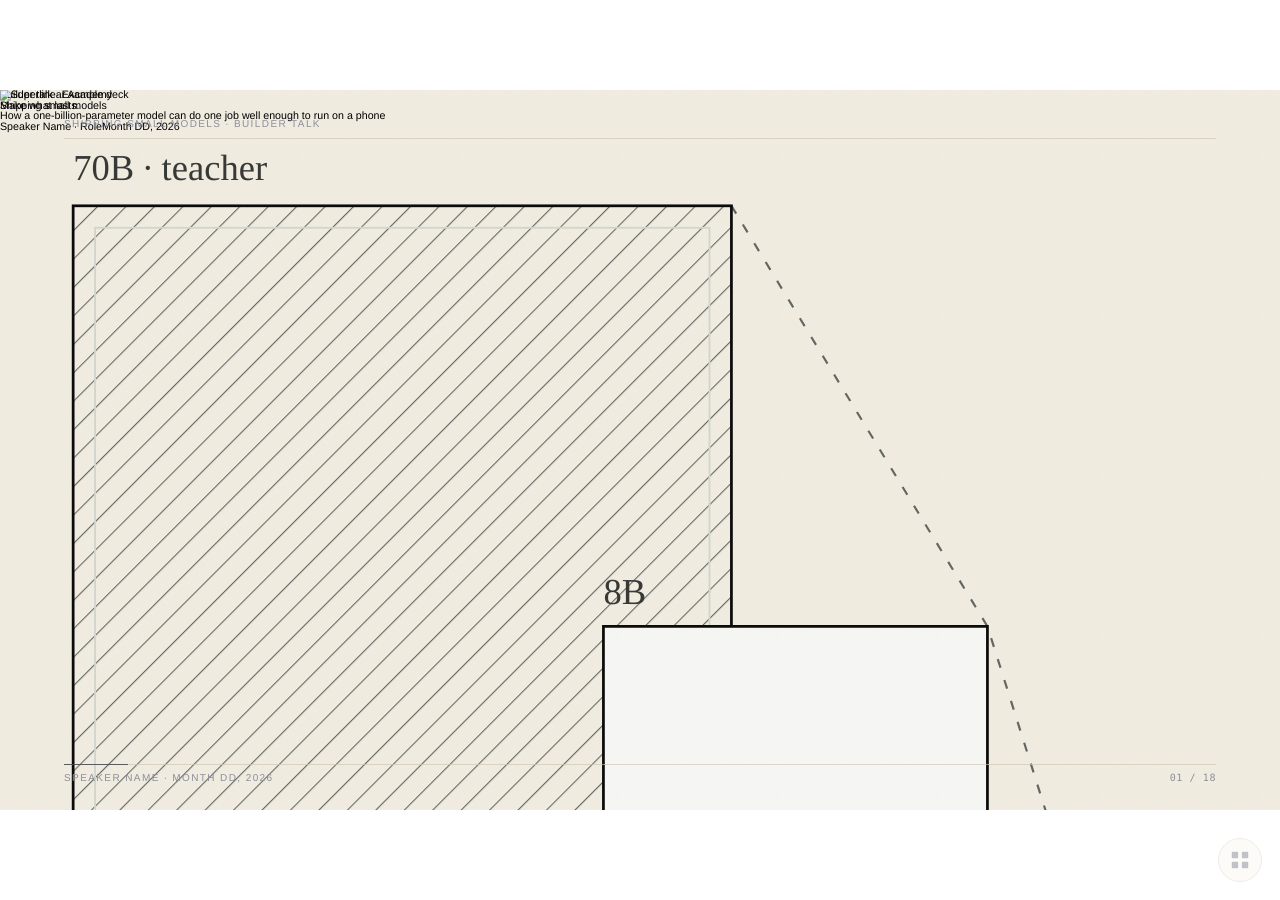
==== commit 9ac316ad: "Example deck: documented brand/ install, slotted emphasis, five new layouts, synthetic recordings Co" ====
--- a/examples/shipping_small_models/index.html
+++ b/examples/shipping_small_models/index.html
@@ -4,15 +4,15 @@
 <meta charset="utf-8">
 <meta name="viewport" content="width=device-width, initial-scale=1">
 <title>Shipping small models · Superlinear Academy example deck</title>
-<link rel="icon" href="../../skills/superlinear-brand/theme/logos/favicon.svg" type="image/svg+xml">
+<link rel="icon" href="brand/logos/favicon.svg" type="image/svg+xml">
 <link rel="stylesheet" href="vendor/reveal/reset.css">
 <link rel="stylesheet" href="vendor/reveal/reveal.css">
 <!-- presentation-skill scaffold stylesheet (engine layout + motion vocabulary) -->
 <link rel="stylesheet" href="css/deck.css">
-<!-- the brand theme. In your own deck copy theme/ to brand/ and point these at brand/ -->
-<link rel="stylesheet" href="../../skills/superlinear-brand/theme/tokens.css">
-<link rel="stylesheet" href="../../skills/superlinear-brand/theme/layouts.css">
-<link rel="stylesheet" href="../../skills/superlinear-brand/theme/canvas.css">
+<!-- the brand theme: the skill's theme/ folder copied in as brand/ (in this repo, brand/ is a symlink to it) -->
+<link rel="stylesheet" href="brand/tokens.css">
+<link rel="stylesheet" href="brand/layouts.css">
+<link rel="stylesheet" href="brand/canvas.css">
 </head>
 <body>
 <!-- Reveal carries navigation, fragments, notes and speaker view. Sections are generated by js/engine.js. -->
@@ -66,9 +66,9 @@
 <div class="frame" id="claim">
   <div class="sa-pad sa-claim">
     <div class="sa-kicker">The claim</div>
-    <h2 class="sa-display sa-h1 rise" data-in="claim.0" data-max-lines="3">A model that runs where the user is beats a better one that <span class="sa-em">waits on a network</span></h2>
+    <h2 class="sa-display sa-h1 rise" data-in="claim.0" data-max-lines="3" data-slot="claim.headline"></h2>
     <div class="support rise" data-in="claim.1">
-      <p class="sa-lede" data-max-lines="2">Users judge the answer they get in the moment, not the benchmark score behind it.</p>
+      <p class="sa-lede" data-max-lines="2" data-slot="claim.support"></p>
       <span class="sa-source">Illustrative example</span>
     </div>
   </div>
@@ -96,6 +96,24 @@
   </div>
 </div>
 
+<!-- 16 Table / matrix -->
+<div class="frame" id="tradeoffs">
+  <div class="sa-pad sa-tablewrap">
+    <div><div class="sa-kicker">Hosted or your own</div><h2 class="sa-display sa-h2" style="margin-top:20px" data-max-lines="1">Where each option wins</h2></div>
+    <table class="sa-table rise" data-in="tradeoffs.0">
+      <thead><tr><th></th><th>Hosted large model</th><th class="ours">Your small model</th></tr></thead>
+      <tbody>
+        <tr><th scope="row">Latency</th><td>A network round trip per request</td><td>40 ms on the device</td></tr>
+        <tr><th scope="row">Cost</th><td>Billed per token<span class="sa-small">grows with traffic</span></td><td>Your hardware<span class="sa-small">flat once shipped</span></td></tr>
+        <tr><th scope="row">Breadth</th><td>Open-ended requests</td><td>One task, done well</td></tr>
+        <tr><th scope="row">Privacy</th><td>Data leaves the device</td><td>Data stays local</td></tr>
+        <tr><th scope="row">Upkeep</th><td>The provider updates it</td><td>You retrain when the task changes</td></tr>
+      </tbody>
+    </table>
+    <div class="sa-source">Illustrative comparison for this example deck</div>
+  </div>
+</div>
+
 <!-- 05 Numbered steps -->
 <div class="frame" id="recipe">
   <div class="sa-pad sa-steps">
@@ -115,7 +133,7 @@
 <!-- 06 Big-number stat -->
 <div class="frame" id="latency">
   <div class="sa-pad sa-stat">
-    <div class="big rise" data-in="latency.0"><span class="counter" data-count="latency.0" data-from="0" data-to="40">40</span><span class="unit">ms</span></div>
+    <div class="big accent rise" data-in="latency.0"><span class="counter" data-count="latency.0" data-from="0" data-to="40">40</span><span class="unit">ms</span></div>
     <div class="side rise" data-in="latency.1">
       <div class="sa-kicker no-rule">Median response time on a phone</div>
       <h2 class="sa-display sa-h3" data-max-lines="3">Fast enough that the answer feels like part of the interface</h2>
@@ -160,6 +178,37 @@
       </svg>
     </div>
     <div class="sa-source">Illustrative values · Every data slide carries a source line from its first step</div>
+  </div>
+</div>
+
+<!-- 17 Horizontal bars with a side note and a takeaway -->
+<div class="frame" id="cost">
+  <div class="sa-pad sa-chart with-note">
+    <div>
+      <div class="sa-kicker">Cost per 1,000 requests</div>
+      <h2 class="sa-display sa-h2" style="margin-top:22px" data-max-lines="1">At steady traffic the student costs almost nothing</h2>
+    </div>
+    <div class="plot">
+      <svg viewBox="0 0 1130 440" role="img" aria-label="Horizontal bars: cost per 1,000 requests. Hosted large model $4.10, hosted small model $0.90, self-hosted 8B $0.45, on-device 1B $0.02">
+        <line class="axis" x1="330" y1="10" x2="330" y2="430"/>
+        <g class="rise" data-in="cost.0">
+          <text class="cat" x="0" y="54">Hosted large model</text><text class="sub" x="0" y="80">per-token API</text>
+          <rect class="bar" x="330" y="34" width="680" height="44"/><text class="value sm" x="1024" y="66">$4.10</text>
+          <text class="cat" x="0" y="158">Hosted small model</text><text class="sub" x="0" y="184">per-token API</text>
+          <rect class="bar" x="330" y="138" width="149" height="44"/><text class="value sm" x="493" y="170">$0.90</text>
+          <text class="cat" x="0" y="262">Self-hosted 8B</text><text class="sub" x="0" y="288">rented GPU, always on</text>
+          <rect class="bar" x="330" y="242" width="75" height="44"/><text class="value sm" x="419" y="274">$0.45</text>
+          <text class="cat" x="0" y="366">On-device 1B</text><text class="sub" x="0" y="392">the distilled student</text>
+          <rect class="bar hi" x="330" y="346" width="5" height="44"/><text class="value sm hi" x="349" y="378">$0.02</text>
+        </g>
+      </svg>
+      <div class="side-note rise" data-in="cost.1">
+        <div class="sa-note second">The price: a week of distillation up front, and a retrain whenever the task changes.</div>
+        <div class="sa-small">Cheap to run is not free to build.</div>
+      </div>
+    </div>
+    <p class="takeaway rise" data-in="cost.1" data-max-lines="1">Pay once in engineering, not on every request.</p>
+    <div class="sa-source">Illustrative values · steady traffic, one task</div>
   </div>
 </div>
 
@@ -219,6 +268,58 @@
   </div>
 </div>
 
+<!-- 14 Media: one recording -->
+<div class="frame" id="demo">
+  <div class="sa-pad sa-media">
+    <figure class="rise" data-in="demo.0">
+      <div class="sa-frame tight dark"><video class="sa-uncropped" src="media/run_b.webm" poster="media/run_b_poster.jpg" muted playsinline loop preload="metadata"></video></div>
+      <figcaption><span class="fig">Fig. 2</span><span class="cap">On-device student, screen recording (synthetic example footage)</span></figcaption>
+    </figure>
+    <div class="text rise" data-in="demo.0" style="transition-delay:.3s">
+      <div class="sa-kicker">Demo</div>
+      <h2 class="sa-display sa-h3" data-max-lines="4">The trace settles in under a second</h2>
+      <p class="sa-lede">The recording plays when the slide opens. Screenshots and the PDF show its poster frame.</p>
+    </div>
+  </div>
+</div>
+
+<!-- 15 Media pair -->
+<div class="frame" id="side_by_side">
+  <div class="sa-pad sa-pair">
+    <div><div class="sa-kicker">Same input, two players</div><h2 class="sa-display sa-h2" style="margin-top:20px" data-max-lines="1">The answer is the same; the wait is not</h2></div>
+    <div class="items">
+      <div class="item rise" data-in="side_by_side.0">
+        <div class="sa-frame tight dark"><video class="sa-uncropped" src="media/run_a.webm" poster="media/run_a_poster.jpg" muted playsinline loop preload="metadata"></video></div>
+        <div class="meta"><div class="num">2.4<span class="unit">s</span></div><div><div class="who">Hosted model · over the network</div><div class="desc">Median time to a usable answer</div></div></div>
+      </div>
+      <div class="item rise" data-in="side_by_side.1">
+        <div class="sa-frame tight dark"><video class="sa-uncropped" src="media/run_b.webm" poster="media/run_b_poster.jpg" muted playsinline loop preload="metadata"></video></div>
+        <div class="meta"><div class="num accent">0.4<span class="unit">s</span></div><div><div class="who">Distilled student · on device</div><div class="desc">Same input, same accepted answer</div></div></div>
+      </div>
+    </div>
+    <div class="sa-source">Synthetic example footage · illustrative timings</div>
+  </div>
+</div>
+
+<!-- 18 Missing-asset placeholder (inside the media layout) -->
+<div class="frame" id="offline">
+  <div class="sa-pad sa-media">
+    <figure>
+      <div class="sa-frame tight"><div class="sa-placeholder">
+        <div class="sa-tag">Placeholder · recording pending</div>
+        <div class="what">Phone recording with the network switched off</div>
+        <div class="spec">Portrait, about 30 s: a question typed, the answer appearing offline</div>
+      </div></div>
+      <figcaption><span class="fig">Fig. 3</span><span class="cap">The same task in airplane mode</span></figcaption>
+    </figure>
+    <div class="text">
+      <div class="sa-kicker">Offline</div>
+      <h2 class="sa-display sa-h3" data-max-lines="4">It keeps working with the network switched off</h2>
+      <p class="sa-lede">Nothing leaves the device, so there is nothing to wait for.</p>
+    </div>
+  </div>
+</div>
+
 <!-- 10 Timeline -->
 <div class="frame" id="plan">
   <div class="sa-pad sa-timeline">
@@ -238,7 +339,7 @@
 <!-- 11 Speaker bio -->
 <div class="frame" id="speaker">
   <div class="sa-pad sa-bio">
-    <div class="photo rise" data-in="speaker.0"><img class="sa-uncropped" src="../../skills/superlinear-brand/theme/placeholders/headshot.svg" alt="Speaker headshot placeholder"></div>
+    <div class="photo rise" data-in="speaker.0"><img class="sa-uncropped" src="brand/placeholders/headshot.svg" alt="Speaker headshot placeholder"></div>
     <div class="rise" data-in="speaker.0" style="transition-delay:.2s">
       <div class="sa-kicker">About the speaker</div>
       <h2 class="sa-display sa-h2" data-max-lines="1">Speaker Name</h2>
@@ -280,7 +381,7 @@
   <div class="sa-pad sa-close">
     <h2 class="sa-display sa-h1 rise" data-in="close.0" data-max-lines="1">Questions</h2>
     <p class="sa-lede rise" data-in="close.0" data-max-lines="1" style="transition-delay:.2s">Bring a task you want to run on a device.</p>
-    <img class="sa-logo rise" data-in="close.0" style="transition-delay:.4s" src="../../skills/superlinear-brand/theme/logos/primary-black.svg" alt="Superlinear Academy">
+    <img class="sa-logo rise" data-in="close.0" style="transition-delay:.4s" src="brand/logos/primary-black.svg" alt="Superlinear Academy">
     <div class="contact rise" data-in="close.0" style="transition-delay:.5s">superlinear.academy</div>
   </div>
 </div>
@@ -289,7 +390,7 @@
 </div></div>
 <div id="grain"></div>
 <div id="chrome">
-  <img class="sa-chrome-logo" src="../../skills/superlinear-brand/theme/logos/primary-black-compact.svg" alt="Superlinear Academy">
+  <img class="sa-chrome-logo" src="brand/logos/primary-black-compact.svg" alt="Superlinear Academy">
   <div class="run top"><span>Shipping small models · Builder talk</span><span id="part"></span></div>
   <div class="rule top"></div>
   <div class="rule bot"></div><div class="progress" id="progress"></div>
@@ -301,6 +402,7 @@
 <script src="vendor/reveal/reveal.js"></script>
 <script src="vendor/reveal/notes/notes.js"></script>
 <script src="js/copy.js"></script>
+<script src="brand/typeset.js"></script>  <!-- after copy.js, before engine.js: typographic quotes, number+unit no-break, ==emphasis== in slots -->
 <script src="js/deck.js"></script>
 <script src="js/engine.js"></script>
 </body>
